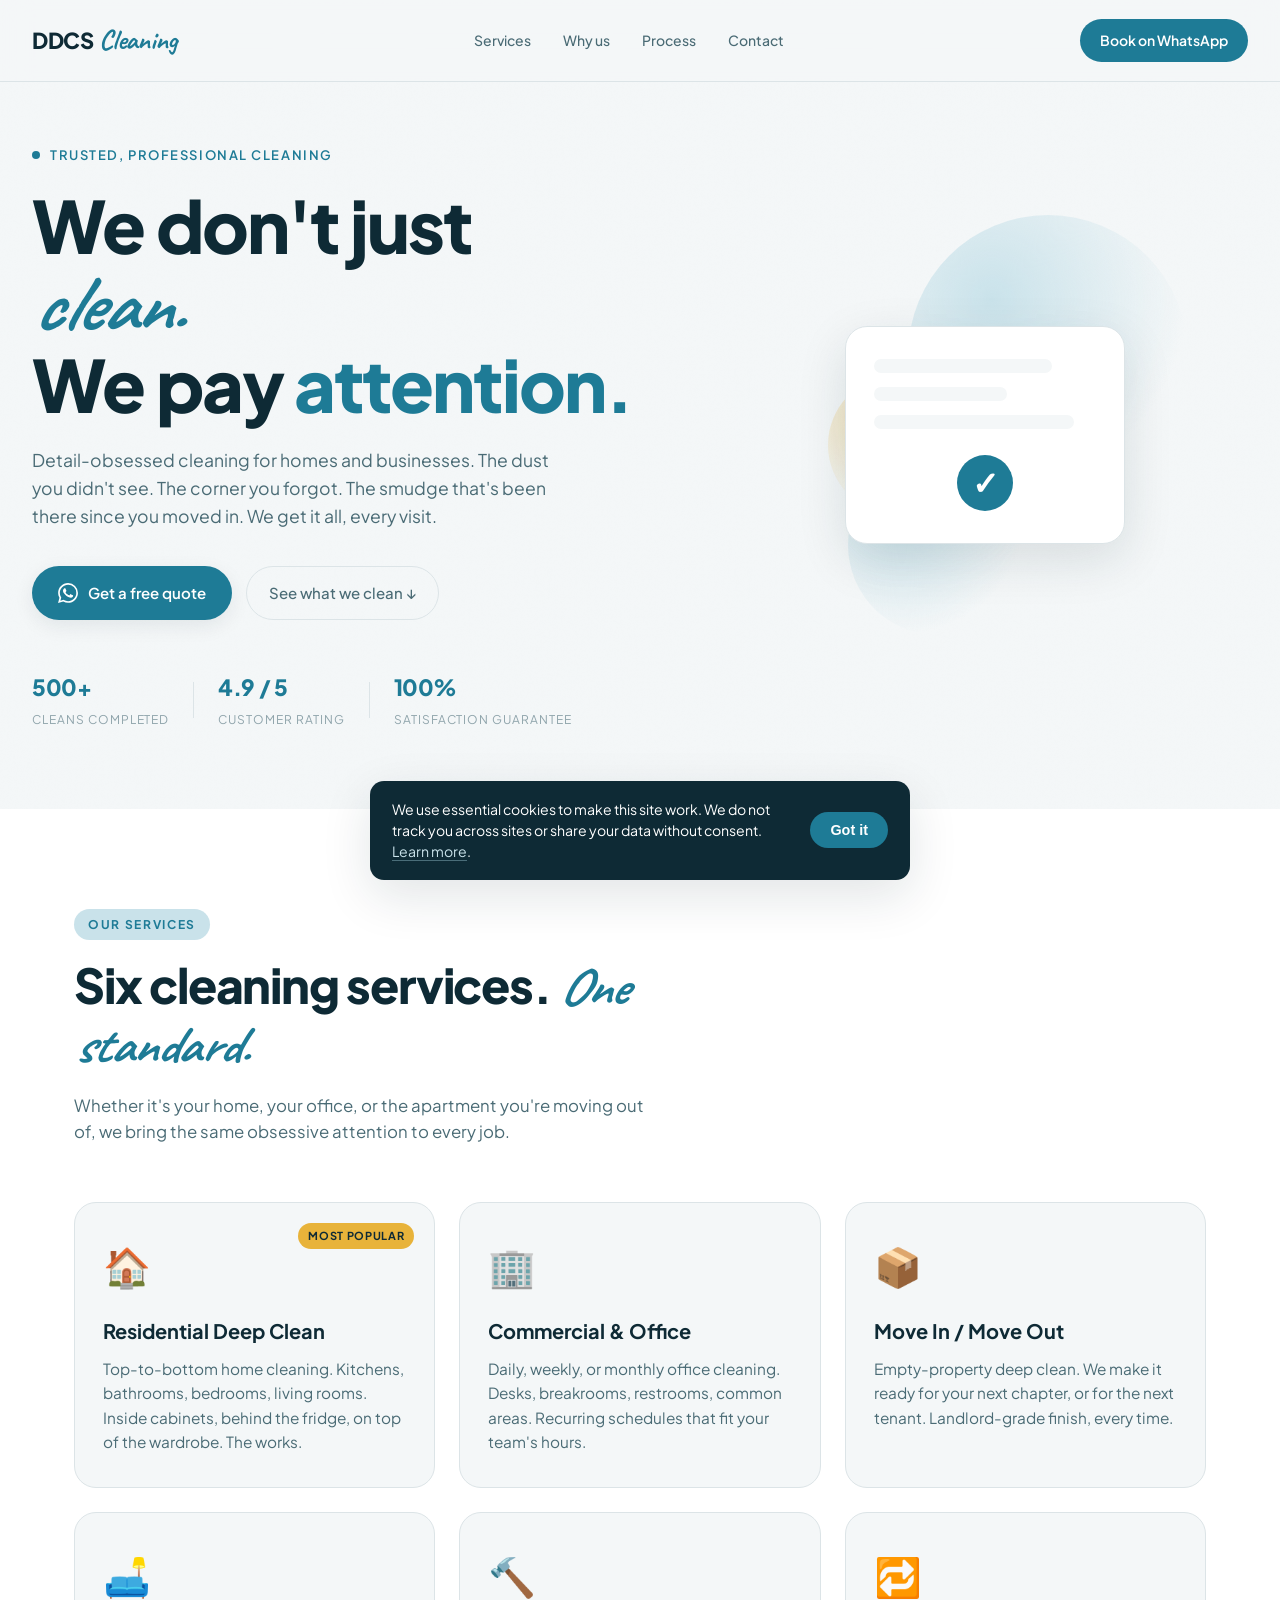
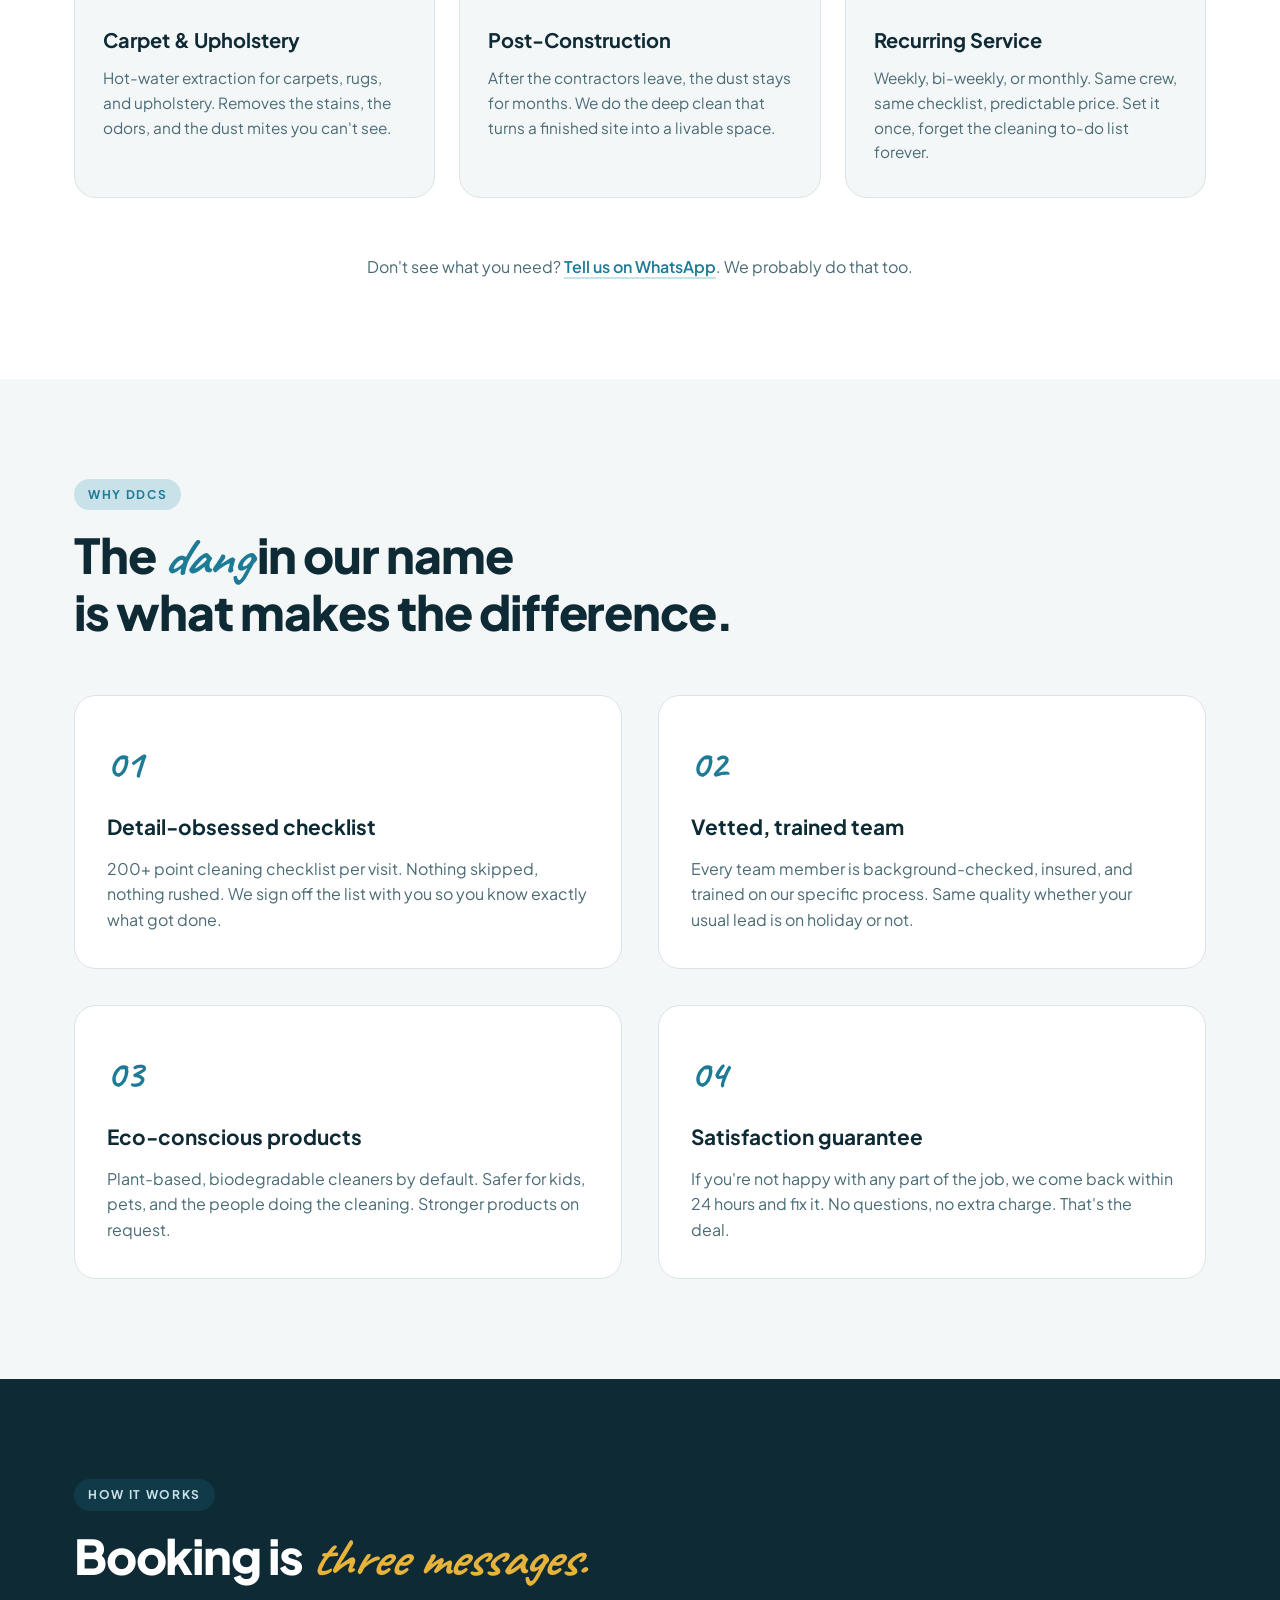
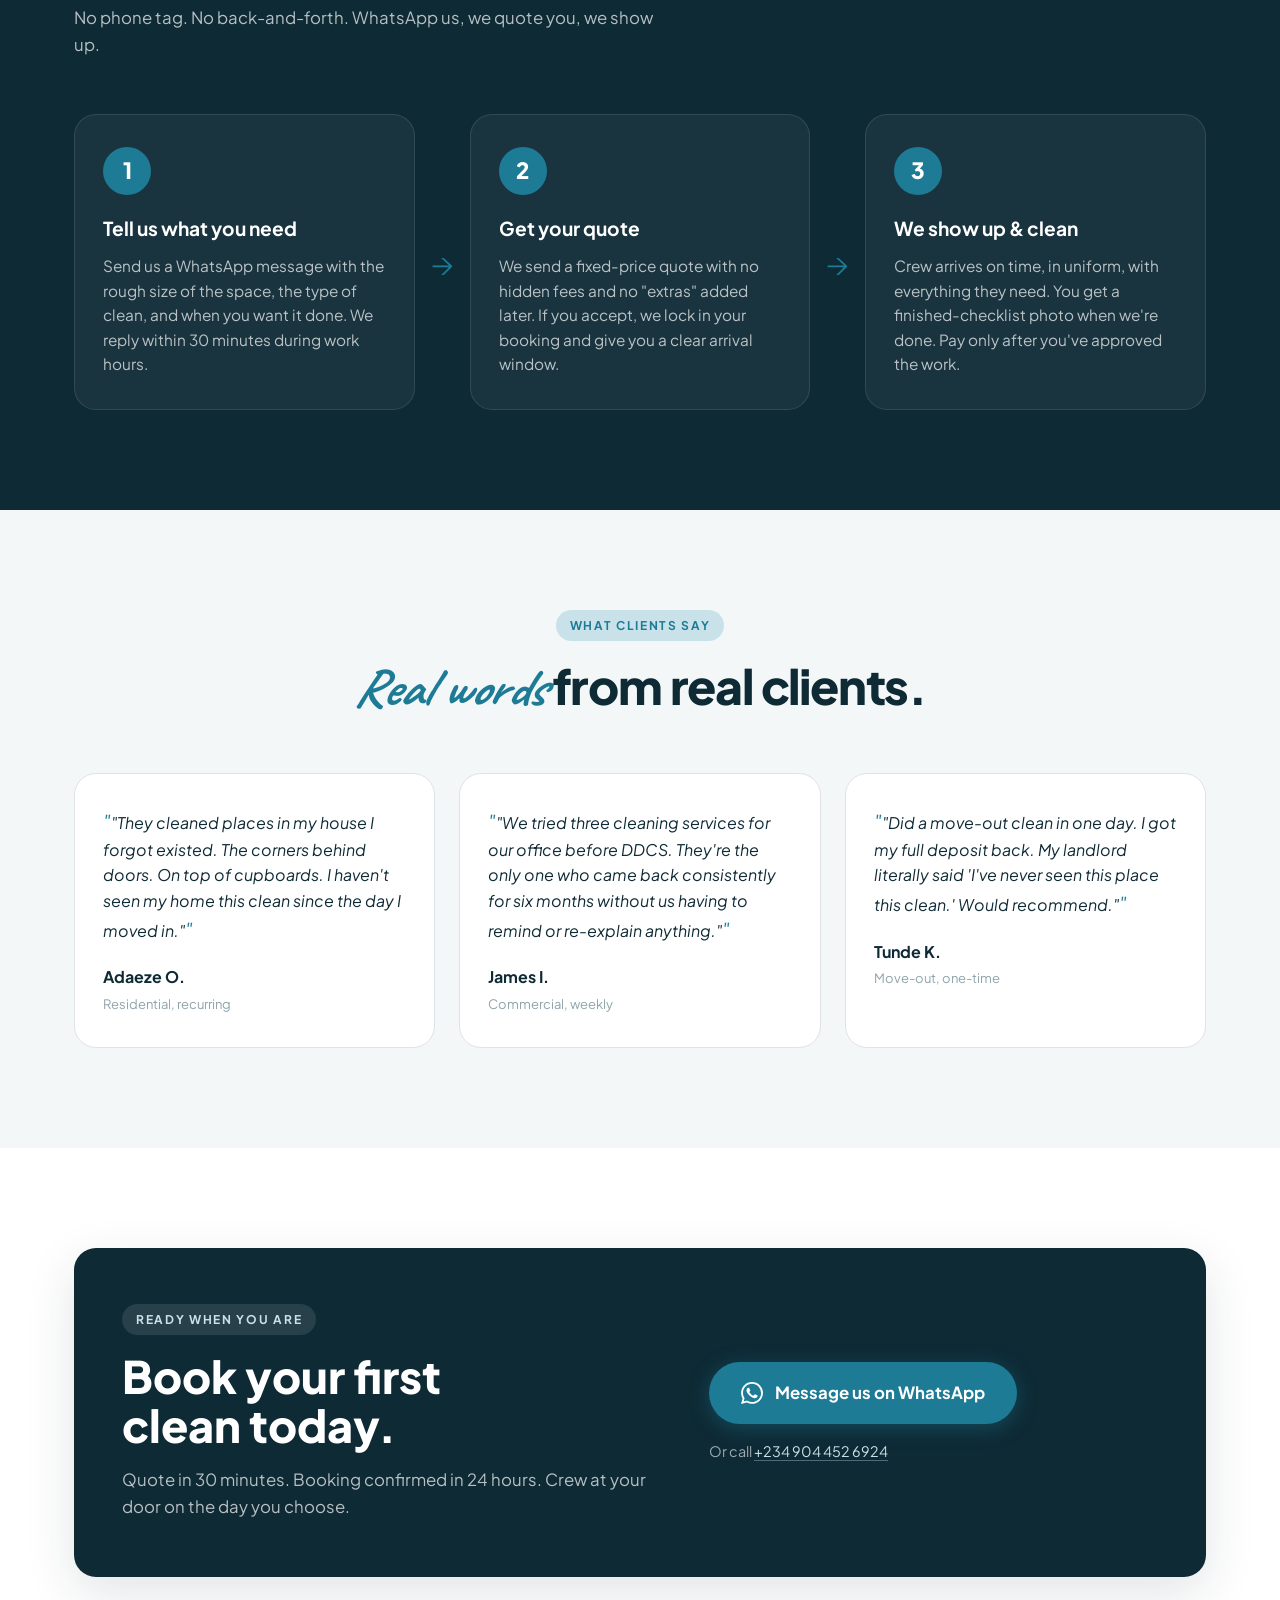
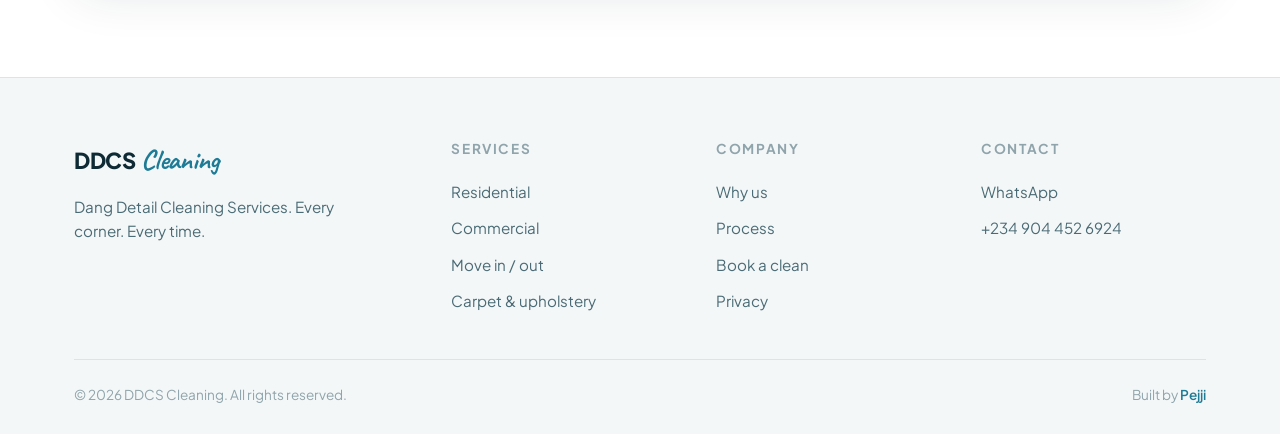
==== index.html @ 6cdfaf3f "DDCS Cleaning vision demo" ====
<!DOCTYPE html>
<html lang="en">
<head>
    <meta charset="UTF-8">
    <meta name="viewport" content="width=device-width, initial-scale=1.0">
    <title>DDCS Cleaning | Dang Detail Cleaning Services</title>
    <meta name="description" content="DDCS Cleaning - professional, detail-obsessed cleaning services. Residential, commercial, move-in/out, carpet, post-construction. Every corner. Every time.">
    <meta property="og:title" content="DDCS Cleaning | Every Corner. Every Time.">
    <meta property="og:description" content="Professional cleaning that obsesses over detail. Residential, commercial, move-in/out, deep clean. Book on WhatsApp.">
    <meta property="og:type" content="website">
    <link rel="icon" href="data:image/svg+xml,<svg xmlns='http://www.w3.org/2000/svg' viewBox='0 0 100 100'><rect width='100' height='100' rx='18' fill='%23F4F7F8'/><text x='50' y='66' font-size='38' font-family='sans-serif' font-weight='800' fill='%231E7B96' text-anchor='middle'>DDCS</text></svg>">
    <link rel="preconnect" href="https://fonts.googleapis.com">
    <link rel="preconnect" href="https://fonts.gstatic.com" crossorigin>
    <link href="https://fonts.googleapis.com/css2?family=Plus+Jakarta+Sans:wght@400;500;600;700;800&family=Caveat:wght@500;700&display=swap" rel="stylesheet">
    <link rel="stylesheet" href="styles.css">
</head>
<body>

    <!-- Soft grain backdrop -->
    <div class="grain"></div>

    <!-- Nav -->
    <nav class="nav" id="nav">
        <a href="#top" class="logo">
            <span class="logo-mark">DDCS</span>
            <span class="logo-text">Cleaning</span>
        </a>
        <div class="nav-center">
            <a href="#services">Services</a>
            <a href="#why">Why us</a>
            <a href="#process">Process</a>
            <a href="#contact">Contact</a>
        </div>
        <a href="https://wa.me/2349044526924?text=Hi%20DDCS!%20I%27d%20like%20to%20book%20a%20cleaning." class="nav-cta" target="_blank" rel="noopener">Book on WhatsApp</a>
        <button class="nav-toggle" id="nav-toggle" aria-label="Menu"><span></span><span></span></button>
    </nav>

    <!-- Mobile Menu -->
    <div class="mob-menu" id="mob-menu">
        <a href="#services">Services</a>
        <a href="#why">Why us</a>
        <a href="#process">Process</a>
        <a href="#contact">Contact</a>
        <a href="https://wa.me/2349044526924?text=Hi%20DDCS!%20I%27d%20like%20to%20book%20a%20cleaning." target="_blank" rel="noopener" class="mob-cta">Book on WhatsApp &rarr;</a>
    </div>

    <!-- Hero -->
    <header class="hero" id="top">
        <div class="hero-content">
            <div class="hero-eyebrow">
                <div class="eyebrow-dot"></div>
                <span>Trusted, professional cleaning</span>
            </div>

            <h1 class="hero-h1">
                <span class="h1-line">We don't just</span>
                <span class="h1-line"><em>clean.</em></span>
                <span class="h1-line">We pay <span class="h1-accent">attention.</span></span>
            </h1>

            <p class="hero-p">Detail-obsessed cleaning for homes and businesses. The dust you didn't see. The corner you forgot. The smudge that's been there since you moved in. We get it all, every visit.</p>

            <div class="hero-ctas">
                <a href="https://wa.me/2349044526924?text=Hi%20DDCS!%20I%27d%20like%20a%20quote%20for%20cleaning." class="btn-wa" target="_blank" rel="noopener">
                    <svg viewBox="0 0 24 24" width="20" height="20" fill="currentColor"><path d="M17.472 14.382c-.297-.149-1.758-.867-2.03-.967-.273-.099-.471-.148-.67.15-.197.297-.767.966-.94 1.164-.173.199-.347.223-.644.075-.297-.15-1.255-.463-2.39-1.475-.883-.788-1.48-1.761-1.653-2.059-.173-.297-.018-.458.13-.606.134-.133.298-.347.446-.52.149-.174.198-.298.298-.497.099-.198.05-.371-.025-.52-.075-.149-.669-1.612-.916-2.207-.242-.579-.487-.5-.669-.51-.173-.008-.371-.01-.57-.01-.198 0-.52.074-.792.372-.272.297-1.04 1.016-1.04 2.479 0 1.462 1.065 2.875 1.213 3.074.149.198 2.096 3.2 5.077 4.487.709.306 1.262.489 1.694.625.712.227 1.36.195 1.871.118.571-.085 1.758-.719 2.006-1.413.248-.694.248-1.289.173-1.413-.074-.124-.272-.198-.57-.347m-5.421 7.403h-.004a9.87 9.87 0 01-5.031-1.378l-.361-.214-3.741.982.998-3.648-.235-.374a9.86 9.86 0 01-1.51-5.26c.001-5.45 4.436-9.884 9.888-9.884 2.64 0 5.122 1.03 6.988 2.898a9.825 9.825 0 012.893 6.994c-.003 5.45-4.437 9.884-9.885 9.884m8.413-18.297A11.815 11.815 0 0012.05 0C5.495 0 .16 5.335.157 11.892c0 2.096.547 4.142 1.588 5.945L.057 24l6.305-1.654a11.882 11.882 0 005.683 1.448h.005c6.554 0 11.89-5.335 11.893-11.893a11.821 11.821 0 00-3.48-8.413z"/></svg>
                    Get a free quote
                </a>
                <a href="#services" class="btn-ghost">See what we clean &darr;</a>
            </div>

            <div class="hero-trust">
                <div class="trust-item">
                    <strong>500+</strong>
                    <span>cleans completed</span>
                </div>
                <div class="trust-divider"></div>
                <div class="trust-item">
                    <strong>4.9 / 5</strong>
                    <span>customer rating</span>
                </div>
                <div class="trust-divider"></div>
                <div class="trust-item">
                    <strong>100%</strong>
                    <span>satisfaction guarantee</span>
                </div>
            </div>
        </div>

        <div class="hero-visual" aria-hidden="true">
            <div class="visual-bubble bubble-1"></div>
            <div class="visual-bubble bubble-2"></div>
            <div class="visual-bubble bubble-3"></div>
            <div class="visual-card">
                <div class="vc-line vc-line-1"></div>
                <div class="vc-line vc-line-2"></div>
                <div class="vc-line vc-line-3"></div>
                <div class="vc-checkmark">✓</div>
            </div>
        </div>
    </header>

    <!-- Services -->
    <section class="services" id="services">
        <div class="container">
            <div class="section-head">
                <span class="tag">Our services</span>
                <h2>Six cleaning services. <em>One standard.</em></h2>
                <p>Whether it's your home, your office, or the apartment you're moving out of, we bring the same obsessive attention to every job.</p>
            </div>

            <div class="services-grid">
                <article class="service-card">
                    <div class="service-icon">🏠</div>
                    <h3>Residential Deep Clean</h3>
                    <p>Top-to-bottom home cleaning. Kitchens, bathrooms, bedrooms, living rooms. Inside cabinets, behind the fridge, on top of the wardrobe. The works.</p>
                    <span class="service-tag">Most popular</span>
                </article>

                <article class="service-card">
                    <div class="service-icon">🏢</div>
                    <h3>Commercial &amp; Office</h3>
                    <p>Daily, weekly, or monthly office cleaning. Desks, breakrooms, restrooms, common areas. Recurring schedules that fit your team's hours.</p>
                </article>

                <article class="service-card">
                    <div class="service-icon">📦</div>
                    <h3>Move In / Move Out</h3>
                    <p>Empty-property deep clean. We make it ready for your next chapter, or for the next tenant. Landlord-grade finish, every time.</p>
                </article>

                <article class="service-card">
                    <div class="service-icon">🛋️</div>
                    <h3>Carpet &amp; Upholstery</h3>
                    <p>Hot-water extraction for carpets, rugs, and upholstery. Removes the stains, the odors, and the dust mites you can't see.</p>
                </article>

                <article class="service-card">
                    <div class="service-icon">🔨</div>
                    <h3>Post-Construction</h3>
                    <p>After the contractors leave, the dust stays for months. We do the deep clean that turns a finished site into a livable space.</p>
                </article>

                <article class="service-card">
                    <div class="service-icon">🔁</div>
                    <h3>Recurring Service</h3>
                    <p>Weekly, bi-weekly, or monthly. Same crew, same checklist, predictable price. Set it once, forget the cleaning to-do list forever.</p>
                </article>
            </div>

            <div class="services-cta">
                <p>Don't see what you need? <a href="https://wa.me/2349044526924?text=Hi%20DDCS!%20I%20need%20a%20custom%20cleaning%20quote." target="_blank" rel="noopener">Tell us on WhatsApp</a>. We probably do that too.</p>
            </div>
        </div>
    </section>

    <!-- Why us -->
    <section class="why" id="why">
        <div class="container">
            <div class="section-head">
                <span class="tag">Why DDCS</span>
                <h2>The <em>dang</em> in our name<br>is what makes the difference.</h2>
            </div>

            <div class="why-grid">
                <div class="why-item">
                    <div class="why-num">01</div>
                    <h3>Detail-obsessed checklist</h3>
                    <p>200+ point cleaning checklist per visit. Nothing skipped, nothing rushed. We sign off the list with you so you know exactly what got done.</p>
                </div>
                <div class="why-item">
                    <div class="why-num">02</div>
                    <h3>Vetted, trained team</h3>
                    <p>Every team member is background-checked, insured, and trained on our specific process. Same quality whether your usual lead is on holiday or not.</p>
                </div>
                <div class="why-item">
                    <div class="why-num">03</div>
                    <h3>Eco-conscious products</h3>
                    <p>Plant-based, biodegradable cleaners by default. Safer for kids, pets, and the people doing the cleaning. Stronger products on request.</p>
                </div>
                <div class="why-item">
                    <div class="why-num">04</div>
                    <h3>Satisfaction guarantee</h3>
                    <p>If you're not happy with any part of the job, we come back within 24 hours and fix it. No questions, no extra charge. That's the deal.</p>
                </div>
            </div>
        </div>
    </section>

    <!-- Process -->
    <section class="process" id="process">
        <div class="container">
            <div class="section-head">
                <span class="tag">How it works</span>
                <h2>Booking is <em>three messages.</em></h2>
                <p>No phone tag. No back-and-forth. WhatsApp us, we quote you, we show up.</p>
            </div>

            <div class="process-steps">
                <div class="process-step">
                    <div class="step-num">1</div>
                    <h3>Tell us what you need</h3>
                    <p>Send us a WhatsApp message with the rough size of the space, the type of clean, and when you want it done. We reply within 30 minutes during work hours.</p>
                </div>

                <div class="process-arrow">→</div>

                <div class="process-step">
                    <div class="step-num">2</div>
                    <h3>Get your quote</h3>
                    <p>We send a fixed-price quote with no hidden fees and no "extras" added later. If you accept, we lock in your booking and give you a clear arrival window.</p>
                </div>

                <div class="process-arrow">→</div>

                <div class="process-step">
                    <div class="step-num">3</div>
                    <h3>We show up &amp; clean</h3>
                    <p>Crew arrives on time, in uniform, with everything they need. You get a finished-checklist photo when we're done. Pay only after you've approved the work.</p>
                </div>
            </div>
        </div>
    </section>

    <!-- Testimonials placeholder -->
    <section class="testimonials">
        <div class="container">
            <div class="section-head section-head-center">
                <span class="tag">What clients say</span>
                <h2><em>Real words</em> from real clients.</h2>
            </div>

            <div class="testimonials-grid">
                <blockquote class="testimonial">
                    <p>"They cleaned places in my house I forgot existed. The corners behind doors. On top of cupboards. I haven't seen my home this clean since the day I moved in."</p>
                    <footer>
                        <strong>Adaeze O.</strong>
                        <span>Residential, recurring</span>
                    </footer>
                </blockquote>

                <blockquote class="testimonial">
                    <p>"We tried three cleaning services for our office before DDCS. They're the only one who came back consistently for six months without us having to remind or re-explain anything."</p>
                    <footer>
                        <strong>James I.</strong>
                        <span>Commercial, weekly</span>
                    </footer>
                </blockquote>

                <blockquote class="testimonial">
                    <p>"Did a move-out clean in one day. I got my full deposit back. My landlord literally said 'I've never seen this place this clean.' Would recommend."</p>
                    <footer>
                        <strong>Tunde K.</strong>
                        <span>Move-out, one-time</span>
                    </footer>
                </blockquote>
            </div>
        </div>
    </section>

    <!-- Contact / Final CTA -->
    <section class="contact" id="contact">
        <div class="container">
            <div class="contact-card">
                <div class="contact-left">
                    <span class="tag">Ready when you are</span>
                    <h2>Book your first<br>clean today.</h2>
                    <p>Quote in 30 minutes. Booking confirmed in 24 hours. Crew at your door on the day you choose.</p>
                </div>

                <div class="contact-right">
                    <a href="https://wa.me/2349044526924?text=Hi%20DDCS!%20I%27d%20like%20to%20book%20a%20cleaning." class="big-cta" target="_blank" rel="noopener">
                        <svg viewBox="0 0 24 24" width="22" height="22" fill="currentColor"><path d="M17.472 14.382c-.297-.149-1.758-.867-2.03-.967-.273-.099-.471-.148-.67.15-.197.297-.767.966-.94 1.164-.173.199-.347.223-.644.075-.297-.15-1.255-.463-2.39-1.475-.883-.788-1.48-1.761-1.653-2.059-.173-.297-.018-.458.13-.606.134-.133.298-.347.446-.52.149-.174.198-.298.298-.497.099-.198.05-.371-.025-.52-.075-.149-.669-1.612-.916-2.207-.242-.579-.487-.5-.669-.51-.173-.008-.371-.01-.57-.01-.198 0-.52.074-.792.372-.272.297-1.04 1.016-1.04 2.479 0 1.462 1.065 2.875 1.213 3.074.149.198 2.096 3.2 5.077 4.487.709.306 1.262.489 1.694.625.712.227 1.36.195 1.871.118.571-.085 1.758-.719 2.006-1.413.248-.694.248-1.289.173-1.413-.074-.124-.272-.198-.57-.347m-5.421 7.403h-.004a9.87 9.87 0 01-5.031-1.378l-.361-.214-3.741.982.998-3.648-.235-.374a9.86 9.86 0 01-1.51-5.26c.001-5.45 4.436-9.884 9.888-9.884 2.64 0 5.122 1.03 6.988 2.898a9.825 9.825 0 012.893 6.994c-.003 5.45-4.437 9.884-9.885 9.884m8.413-18.297A11.815 11.815 0 0012.05 0C5.495 0 .16 5.335.157 11.892c0 2.096.547 4.142 1.588 5.945L.057 24l6.305-1.654a11.882 11.882 0 005.683 1.448h.005c6.554 0 11.89-5.335 11.893-11.893a11.821 11.821 0 00-3.48-8.413z"/></svg>
                        Message us on WhatsApp
                    </a>
                    <p class="contact-alt">Or call <a href="tel:+2349044526924">+234 904 452 6924</a></p>
                </div>
            </div>
        </div>
    </section>

    <!-- Footer -->
    <footer class="footer">
        <div class="container">
            <div class="footer-grid">
                <div class="footer-brand">
                    <a href="#top" class="logo">
                        <span class="logo-mark">DDCS</span>
                        <span class="logo-text">Cleaning</span>
                    </a>
                    <p class="footer-tag">Dang Detail Cleaning Services. Every corner. Every time.</p>
                </div>

                <div class="footer-col">
                    <h4>Services</h4>
                    <a href="#services">Residential</a>
                    <a href="#services">Commercial</a>
                    <a href="#services">Move in / out</a>
                    <a href="#services">Carpet &amp; upholstery</a>
                </div>

                <div class="footer-col">
                    <h4>Company</h4>
                    <a href="#why">Why us</a>
                    <a href="#process">Process</a>
                    <a href="#contact">Book a clean</a>
                    <a href="privacy.html">Privacy</a>
                </div>

                <div class="footer-col">
                    <h4>Contact</h4>
                    <a href="https://wa.me/2349044526924" target="_blank" rel="noopener">WhatsApp</a>
                    <a href="tel:+2349044526924">+234 904 452 6924</a>
                </div>
            </div>

            <div class="footer-bottom">
                <span>&copy; 2026 DDCS Cleaning. All rights reserved.</span>
                <span>Built by <a href="https://pejji.com" target="_blank" rel="noopener">Pejji</a></span>
            </div>
        </div>
    </footer>

    <!-- Cookie consent -->
    <div class="cookie-consent" id="cookie-consent" hidden>
        <p>We use essential cookies to make this site work. We do not track you across sites or share your data without consent. <a href="privacy.html">Learn more</a>.</p>
        <button id="cookie-accept" class="btn-cookie">Got it</button>
    </div>

    <script src="script.js"></script>
</body>
</html>
---- styles.css ----
/* ============ DDCS Cleaning - Demo Styles ============ */

:root {
    --bg: #F4F7F8;
    --bg-card: #FFFFFF;
    --bg-deep: #0E2A35;
    --ink: #0E2A35;
    --ink-soft: #4A6B75;
    --ink-mute: #8FA4AB;
    --teal: #1E7B96;
    --teal-deep: #145569;
    --teal-soft: #C9E2EA;
    --accent: #E8B33A;
    --line: #DCE4E7;
    --shadow: 0 6px 20px rgba(14, 42, 53, 0.08);
    --shadow-lg: 0 16px 50px rgba(14, 42, 53, 0.12);
    --radius: 14px;
    --radius-lg: 22px;
}

* { margin: 0; padding: 0; box-sizing: border-box; }

html { scroll-behavior: smooth; }

body {
    font-family: 'Plus Jakarta Sans', -apple-system, BlinkMacSystemFont, sans-serif;
    color: var(--ink);
    background: var(--bg);
    line-height: 1.6;
    overflow-x: hidden;
    -webkit-font-smoothing: antialiased;
}

a { color: inherit; text-decoration: none; }
em { font-style: italic; color: var(--teal); font-family: 'Caveat', cursive; font-weight: 700; font-size: 1.1em; letter-spacing: -0.01em; }

.container { max-width: 1180px; margin: 0 auto; padding: 0 24px; }

.grain {
    position: fixed; inset: 0; pointer-events: none; z-index: 1; opacity: 0.025;
    background-image: url("data:image/svg+xml,%3Csvg xmlns='http://www.w3.org/2000/svg' width='200' height='200'%3E%3Cfilter id='n'%3E%3CfeTurbulence baseFrequency='0.85'/%3E%3C/filter%3E%3Crect width='200' height='200' filter='url(%23n)' opacity='0.5'/%3E%3C/svg%3E");
}

/* ============ Nav ============ */
.nav {
    position: fixed; top: 0; left: 0; right: 0; z-index: 50;
    display: flex; align-items: center; justify-content: space-between;
    padding: 18px 32px; background: rgba(244, 247, 248, 0.9);
    backdrop-filter: blur(14px); -webkit-backdrop-filter: blur(14px);
    border-bottom: 1px solid var(--line);
}

.logo {
    display: flex; align-items: baseline; gap: 6px;
    font-weight: 800; font-size: 22px; letter-spacing: -0.02em;
}
.logo-mark { color: var(--ink); font-weight: 800; }
.logo-text {
    color: var(--teal); font-weight: 700;
    font-family: 'Caveat', cursive; font-size: 28px; letter-spacing: -0.01em;
}

.nav-center {
    display: flex; gap: 32px;
    font-size: 14px; font-weight: 500; color: var(--ink-soft);
}
.nav-center a { transition: color 0.2s; }
.nav-center a:hover { color: var(--teal); }

.nav-cta {
    background: var(--teal); color: white !important;
    padding: 10px 20px; border-radius: 50px;
    font-size: 14px; font-weight: 600;
    transition: all 0.2s;
}
.nav-cta:hover { background: var(--teal-deep); transform: translateY(-1px); box-shadow: var(--shadow); }

.nav-toggle {
    display: none; background: none; border: none; cursor: pointer;
    width: 32px; height: 32px; flex-direction: column; justify-content: center; gap: 5px;
}
.nav-toggle span {
    width: 22px; height: 2px; background: var(--ink); border-radius: 1px;
    transition: all 0.2s;
}

.mob-menu {
    position: fixed; top: 64px; left: 0; right: 0; z-index: 49;
    background: var(--bg); border-bottom: 1px solid var(--line);
    padding: 24px 32px; flex-direction: column; gap: 18px;
    display: none;
}
.mob-menu a { font-size: 16px; font-weight: 500; color: var(--ink-soft); padding: 8px 0; border-bottom: 1px solid var(--line); }
.mob-menu a:last-child { border-bottom: none; }
.mob-cta { color: var(--teal) !important; font-weight: 700 !important; }

/* ============ Hero ============ */
.hero {
    padding: 140px 32px 80px;
    display: grid;
    grid-template-columns: 1.2fr 1fr;
    gap: 60px;
    align-items: center;
    max-width: 1280px; margin: 0 auto;
    position: relative; z-index: 2;
}

.hero-eyebrow {
    display: inline-flex; align-items: center; gap: 10px;
    font-size: 13px; font-weight: 600; color: var(--teal);
    text-transform: uppercase; letter-spacing: 0.12em;
    margin-bottom: 22px;
}
.eyebrow-dot { width: 8px; height: 8px; background: var(--teal); border-radius: 50%; }

.hero-h1 {
    font-size: clamp(2.4rem, 6vw, 4.5rem);
    font-weight: 800;
    line-height: 1.05; letter-spacing: -0.025em;
    margin-bottom: 24px;
}
.h1-line { display: block; }
.h1-accent { color: var(--teal); }

.hero-p {
    font-size: 1.1rem; color: var(--ink-soft);
    max-width: 540px; margin-bottom: 36px;
}

.hero-ctas {
    display: flex; gap: 14px; flex-wrap: wrap;
    margin-bottom: 50px;
}

.btn-wa {
    display: inline-flex; align-items: center; gap: 10px;
    background: var(--teal); color: white;
    padding: 14px 26px; border-radius: 50px;
    font-weight: 600; font-size: 15px;
    transition: all 0.2s;
    box-shadow: var(--shadow);
}
.btn-wa:hover { background: var(--teal-deep); transform: translateY(-2px); box-shadow: var(--shadow-lg); }

.btn-ghost {
    display: inline-flex; align-items: center;
    padding: 14px 22px;
    color: var(--ink-soft); font-weight: 500; font-size: 15px;
    border-radius: 50px; border: 1.5px solid var(--line);
    transition: all 0.2s;
}
.btn-ghost:hover { border-color: var(--teal); color: var(--teal); }

.hero-trust {
    display: flex; align-items: center; gap: 24px;
}
.trust-item { display: flex; flex-direction: column; gap: 4px; }
.trust-item strong { font-size: 1.4rem; font-weight: 800; color: var(--teal); letter-spacing: -0.02em; }
.trust-item span { font-size: 12px; color: var(--ink-mute); text-transform: uppercase; letter-spacing: 0.08em; }
.trust-divider { width: 1px; height: 36px; background: var(--line); }

.hero-visual {
    position: relative; height: 480px;
}
.visual-bubble {
    position: absolute; border-radius: 50%;
    background: radial-gradient(circle at 30% 30%, var(--teal-soft), transparent 70%);
    animation: float 6s ease-in-out infinite;
}
.bubble-1 { width: 280px; height: 280px; top: 20px; right: 60px; }
.bubble-2 { width: 180px; height: 180px; bottom: 40px; right: 220px; animation-delay: 2s; }
.bubble-3 { width: 140px; height: 140px; top: 180px; right: 280px; animation-delay: 4s; background: radial-gradient(circle at 30% 30%, rgba(232, 179, 58, 0.3), transparent 70%); }

@keyframes float {
    0%, 100% { transform: translateY(0); }
    50% { transform: translateY(-20px); }
}

.visual-card {
    position: absolute; top: 50%; left: 50%; transform: translate(-50%, -50%);
    background: var(--bg-card); border-radius: var(--radius-lg);
    padding: 32px 28px; box-shadow: var(--shadow-lg);
    width: 280px;
    display: flex; flex-direction: column; gap: 14px;
    border: 1px solid var(--line);
}
.vc-line { height: 14px; border-radius: 7px; background: var(--bg); }
.vc-line-1 { width: 80%; }
.vc-line-2 { width: 60%; }
.vc-line-3 { width: 90%; }
.vc-checkmark {
    width: 56px; height: 56px;
    background: var(--teal); color: white;
    border-radius: 50%;
    display: flex; align-items: center; justify-content: center;
    font-size: 32px; font-weight: 900;
    margin: 12px auto 0;
}

/* ============ Sections ============ */
section { padding: 100px 0; position: relative; z-index: 2; }

.section-head { margin-bottom: 56px; max-width: 720px; }
.section-head-center { margin-left: auto; margin-right: auto; text-align: center; }
.section-head .tag {
    display: inline-block; font-size: 12px; font-weight: 700;
    color: var(--teal); text-transform: uppercase; letter-spacing: 0.14em;
    background: var(--teal-soft); padding: 6px 14px; border-radius: 50px;
    margin-bottom: 18px;
}
.section-head h2 {
    font-size: clamp(2rem, 4.5vw, 3rem); font-weight: 800;
    line-height: 1.1; letter-spacing: -0.025em; margin-bottom: 18px;
}
.section-head p {
    font-size: 1.05rem; color: var(--ink-soft); max-width: 580px;
}
.section-head-center p { margin-left: auto; margin-right: auto; }

/* ============ Services ============ */
.services { background: var(--bg-card); }

.services-grid {
    display: grid; grid-template-columns: repeat(3, 1fr); gap: 24px;
}

.service-card {
    background: var(--bg); padding: 32px 28px;
    border-radius: var(--radius-lg);
    border: 1px solid var(--line);
    transition: all 0.25s;
    position: relative;
}
.service-card:hover {
    transform: translateY(-4px); box-shadow: var(--shadow-lg);
    border-color: var(--teal);
}

.service-icon { font-size: 2.4rem; margin-bottom: 18px; }
.service-card h3 { font-size: 1.25rem; font-weight: 700; margin-bottom: 10px; }
.service-card p { color: var(--ink-soft); font-size: 0.96rem; }
.service-tag {
    position: absolute; top: 20px; right: 20px;
    background: var(--accent); color: var(--ink);
    font-size: 11px; font-weight: 700;
    padding: 4px 10px; border-radius: 50px;
    text-transform: uppercase; letter-spacing: 0.06em;
}

.services-cta {
    text-align: center; margin-top: 56px;
    color: var(--ink-soft); font-size: 1rem;
}
.services-cta a {
    color: var(--teal); font-weight: 600; border-bottom: 2px solid var(--teal-soft);
    transition: border-color 0.2s;
}
.services-cta a:hover { border-color: var(--teal); }

/* ============ Why ============ */
.why { background: var(--bg); }

.why-grid {
    display: grid; grid-template-columns: repeat(2, 1fr); gap: 36px;
}

.why-item {
    background: var(--bg-card); padding: 36px 32px;
    border-radius: var(--radius-lg);
    border: 1px solid var(--line);
}

.why-num {
    display: inline-block; font-family: 'Caveat', cursive;
    font-size: 2.5rem; color: var(--teal); font-weight: 700;
    margin-bottom: 14px;
}
.why-item h3 { font-size: 1.3rem; font-weight: 700; margin-bottom: 12px; }
.why-item p { color: var(--ink-soft); }

/* ============ Process ============ */
.process { background: var(--bg-deep); color: var(--bg); }
.process .section-head h2 { color: white; }
.process .section-head p { color: rgba(255, 255, 255, 0.7); }
.process .section-head .tag { background: rgba(30, 123, 150, 0.2); color: var(--teal-soft); }
.process em { color: var(--accent); }

.process-steps {
    display: flex; align-items: stretch; gap: 16px;
    flex-wrap: nowrap;
}

.process-step {
    flex: 1;
    background: rgba(255, 255, 255, 0.05); padding: 32px 28px;
    border-radius: var(--radius-lg);
    border: 1px solid rgba(255, 255, 255, 0.1);
}
.step-num {
    width: 48px; height: 48px;
    background: var(--teal); color: white;
    border-radius: 50%;
    display: flex; align-items: center; justify-content: center;
    font-size: 1.4rem; font-weight: 800;
    margin-bottom: 18px;
}
.process-step h3 { font-size: 1.2rem; font-weight: 700; margin-bottom: 10px; color: white; }
.process-step p { color: rgba(255, 255, 255, 0.7); font-size: 0.96rem; }

.process-arrow {
    align-self: center;
    font-size: 2rem; color: var(--teal); font-weight: 300;
    flex-shrink: 0;
}

/* ============ Testimonials ============ */
.testimonials { background: var(--bg); }

.testimonials-grid {
    display: grid; grid-template-columns: repeat(3, 1fr); gap: 24px;
}

.testimonial {
    background: var(--bg-card); padding: 32px 28px;
    border-radius: var(--radius-lg);
    border: 1px solid var(--line);
}
.testimonial p {
    font-size: 1rem; color: var(--ink); line-height: 1.6;
    margin-bottom: 20px; font-style: italic;
}
.testimonial p::before { content: '"'; color: var(--teal); font-size: 1.2em; }
.testimonial p::after { content: '"'; color: var(--teal); font-size: 1.2em; }
.testimonial footer { display: flex; flex-direction: column; gap: 4px; }
.testimonial strong { font-weight: 700; color: var(--ink); }
.testimonial span { font-size: 13px; color: var(--ink-mute); }

/* ============ Contact ============ */
.contact { background: var(--bg-card); }

.contact-card {
    background: var(--bg-deep); color: white;
    border-radius: var(--radius-lg);
    padding: 56px 48px;
    display: grid; grid-template-columns: 1.2fr 1fr;
    gap: 48px; align-items: center;
    box-shadow: var(--shadow-lg);
}

.contact-left .tag {
    background: rgba(255, 255, 255, 0.1); color: var(--teal-soft);
    padding: 6px 14px; border-radius: 50px; font-size: 12px; font-weight: 700;
    text-transform: uppercase; letter-spacing: 0.14em; margin-bottom: 16px;
    display: inline-block;
}
.contact-left h2 {
    font-size: clamp(2rem, 4vw, 2.8rem); font-weight: 800;
    line-height: 1.1; margin-bottom: 18px;
}
.contact-left p { color: rgba(255, 255, 255, 0.7); font-size: 1.05rem; }

.big-cta {
    display: inline-flex; align-items: center; gap: 12px;
    background: var(--teal); color: white;
    padding: 18px 32px; border-radius: 50px;
    font-weight: 700; font-size: 1.05rem;
    transition: all 0.2s;
    margin-bottom: 16px;
    box-shadow: 0 4px 20px rgba(30, 123, 150, 0.4);
}
.big-cta:hover {
    transform: translateY(-2px);
    box-shadow: 0 8px 30px rgba(30, 123, 150, 0.5);
}

.contact-alt {
    color: rgba(255, 255, 255, 0.6); font-size: 0.9rem;
}
.contact-alt a { color: var(--teal-soft); border-bottom: 1px solid rgba(166, 211, 222, 0.4); }

/* ============ Footer ============ */
.footer {
    background: var(--bg);
    border-top: 1px solid var(--line);
    padding: 60px 0 28px;
}

.footer-grid {
    display: grid; grid-template-columns: 1.5fr 1fr 1fr 1fr; gap: 40px;
    margin-bottom: 40px;
}

.footer-brand .logo { margin-bottom: 12px; }
.footer-tag { color: var(--ink-soft); font-size: 0.95rem; max-width: 280px; }

.footer-col h4 {
    font-size: 0.85rem; font-weight: 700; text-transform: uppercase;
    letter-spacing: 0.12em; color: var(--ink-mute); margin-bottom: 14px;
}
.footer-col a {
    display: block; padding: 6px 0;
    color: var(--ink-soft); font-size: 0.95rem;
    transition: color 0.2s;
}
.footer-col a:hover { color: var(--teal); }

.footer-bottom {
    border-top: 1px solid var(--line);
    padding-top: 24px;
    display: flex; justify-content: space-between;
    color: var(--ink-mute); font-size: 0.85rem;
}
.footer-bottom a { color: var(--teal); font-weight: 600; }

/* ============ Cookie consent ============ */
.cookie-consent {
    position: fixed; bottom: 20px; left: 20px; right: 20px;
    max-width: 540px; margin: 0 auto;
    background: var(--bg-deep); color: white;
    border-radius: var(--radius);
    padding: 18px 22px;
    display: flex; gap: 16px; align-items: center;
    box-shadow: var(--shadow-lg);
    z-index: 100;
}
.cookie-consent[hidden] { display: none; }
.cookie-consent p { font-size: 0.88rem; flex: 1; line-height: 1.5; }
.cookie-consent a { color: var(--teal-soft); border-bottom: 1px solid rgba(166, 211, 222, 0.4); }
.btn-cookie {
    background: var(--teal); color: white; border: none;
    padding: 10px 20px; border-radius: 50px;
    font-size: 0.9rem; font-weight: 600; cursor: pointer;
    flex-shrink: 0;
    transition: background 0.2s;
}
.btn-cookie:hover { background: var(--teal-deep); }

/* ============ Mobile ============ */
@media (max-width: 1024px) {
    .hero { grid-template-columns: 1fr; padding: 120px 24px 60px; }
    .hero-visual { order: -1; height: 320px; max-width: 480px; margin: 0 auto; }
    .visual-card { width: 240px; padding: 28px 24px; }
    .services-grid { grid-template-columns: repeat(2, 1fr); }
    .testimonials-grid { grid-template-columns: 1fr; }
    .why-grid { grid-template-columns: 1fr; }
    .contact-card { grid-template-columns: 1fr; padding: 40px 28px; }
    .process-steps { flex-direction: column; gap: 24px; }
    .process-arrow { transform: rotate(90deg); align-self: center; }
    .footer-grid { grid-template-columns: 1fr 1fr; gap: 28px; }
}

@media (max-width: 768px) {
    .nav { padding: 14px 22px; }
    .nav-center, .nav-cta { display: none; }
    .nav-toggle { display: flex; }
    .mob-menu.active { display: flex; }
    .nav.menu-open .nav-toggle span:nth-child(1) { transform: rotate(45deg) translate(4px, 5px); }
    .nav.menu-open .nav-toggle span:nth-child(2) { transform: rotate(-45deg) translate(3px, -4px); }
    .hero-trust { flex-direction: column; align-items: flex-start; gap: 12px; }
    .trust-divider { display: none; }
    .services-grid { grid-template-columns: 1fr; }
    .footer-grid { grid-template-columns: 1fr; gap: 24px; }
    .footer-bottom { flex-direction: column; gap: 8px; text-align: center; }
    section { padding: 70px 0; }
    .container { padding: 0 22px; }
    .cookie-consent { flex-direction: column; align-items: stretch; padding: 16px 18px; }
}
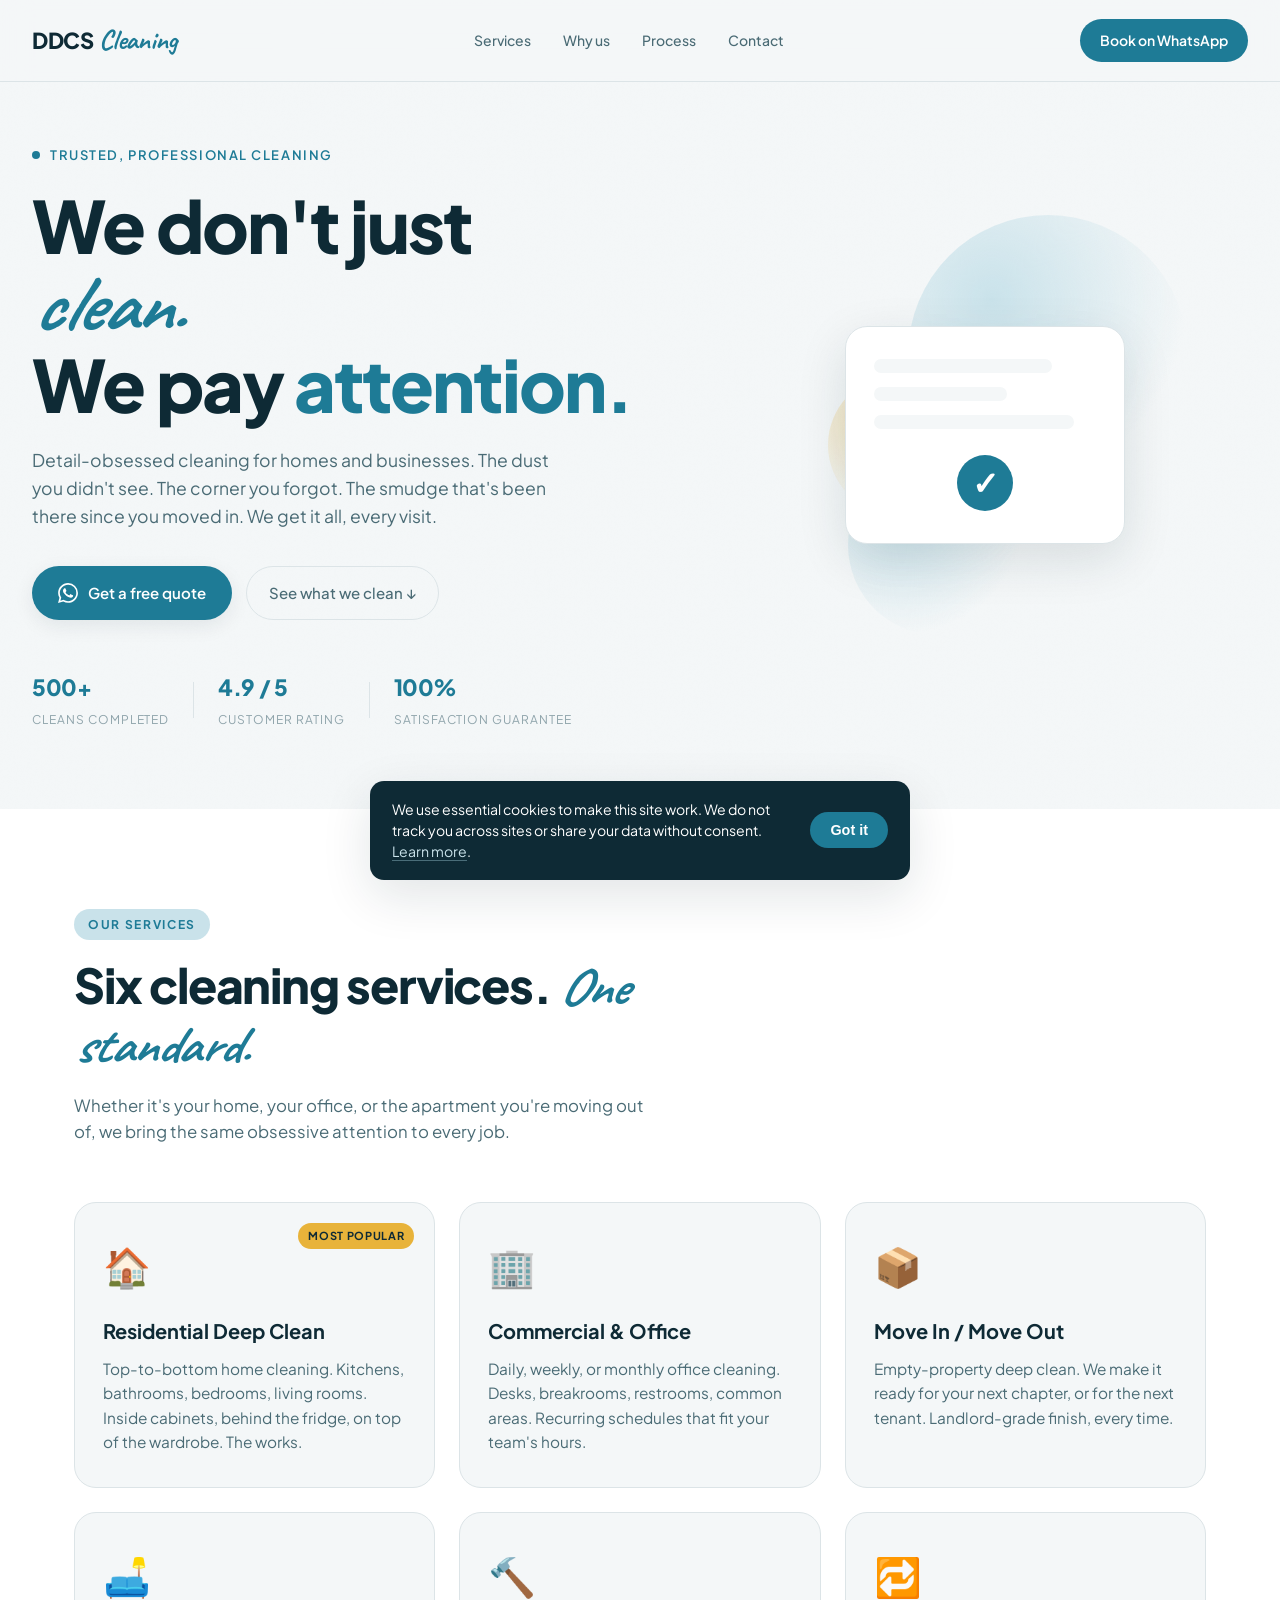
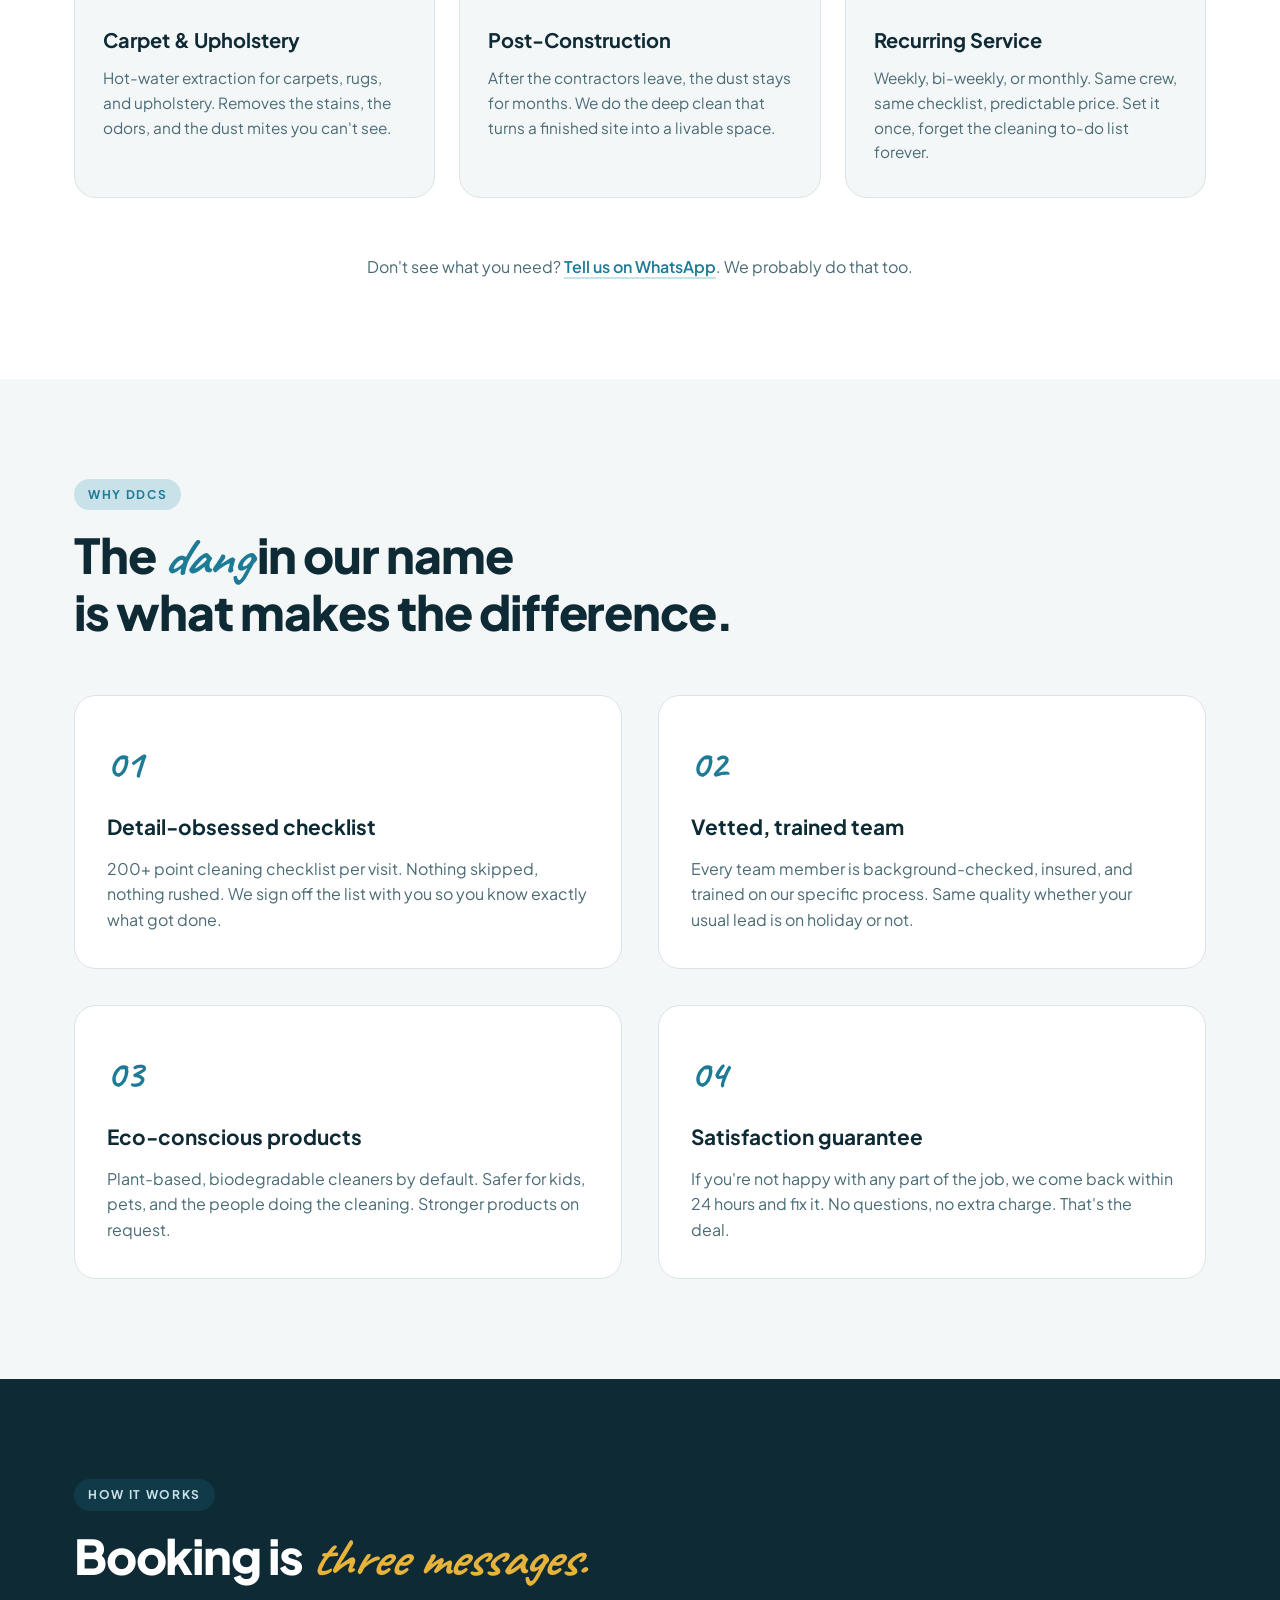
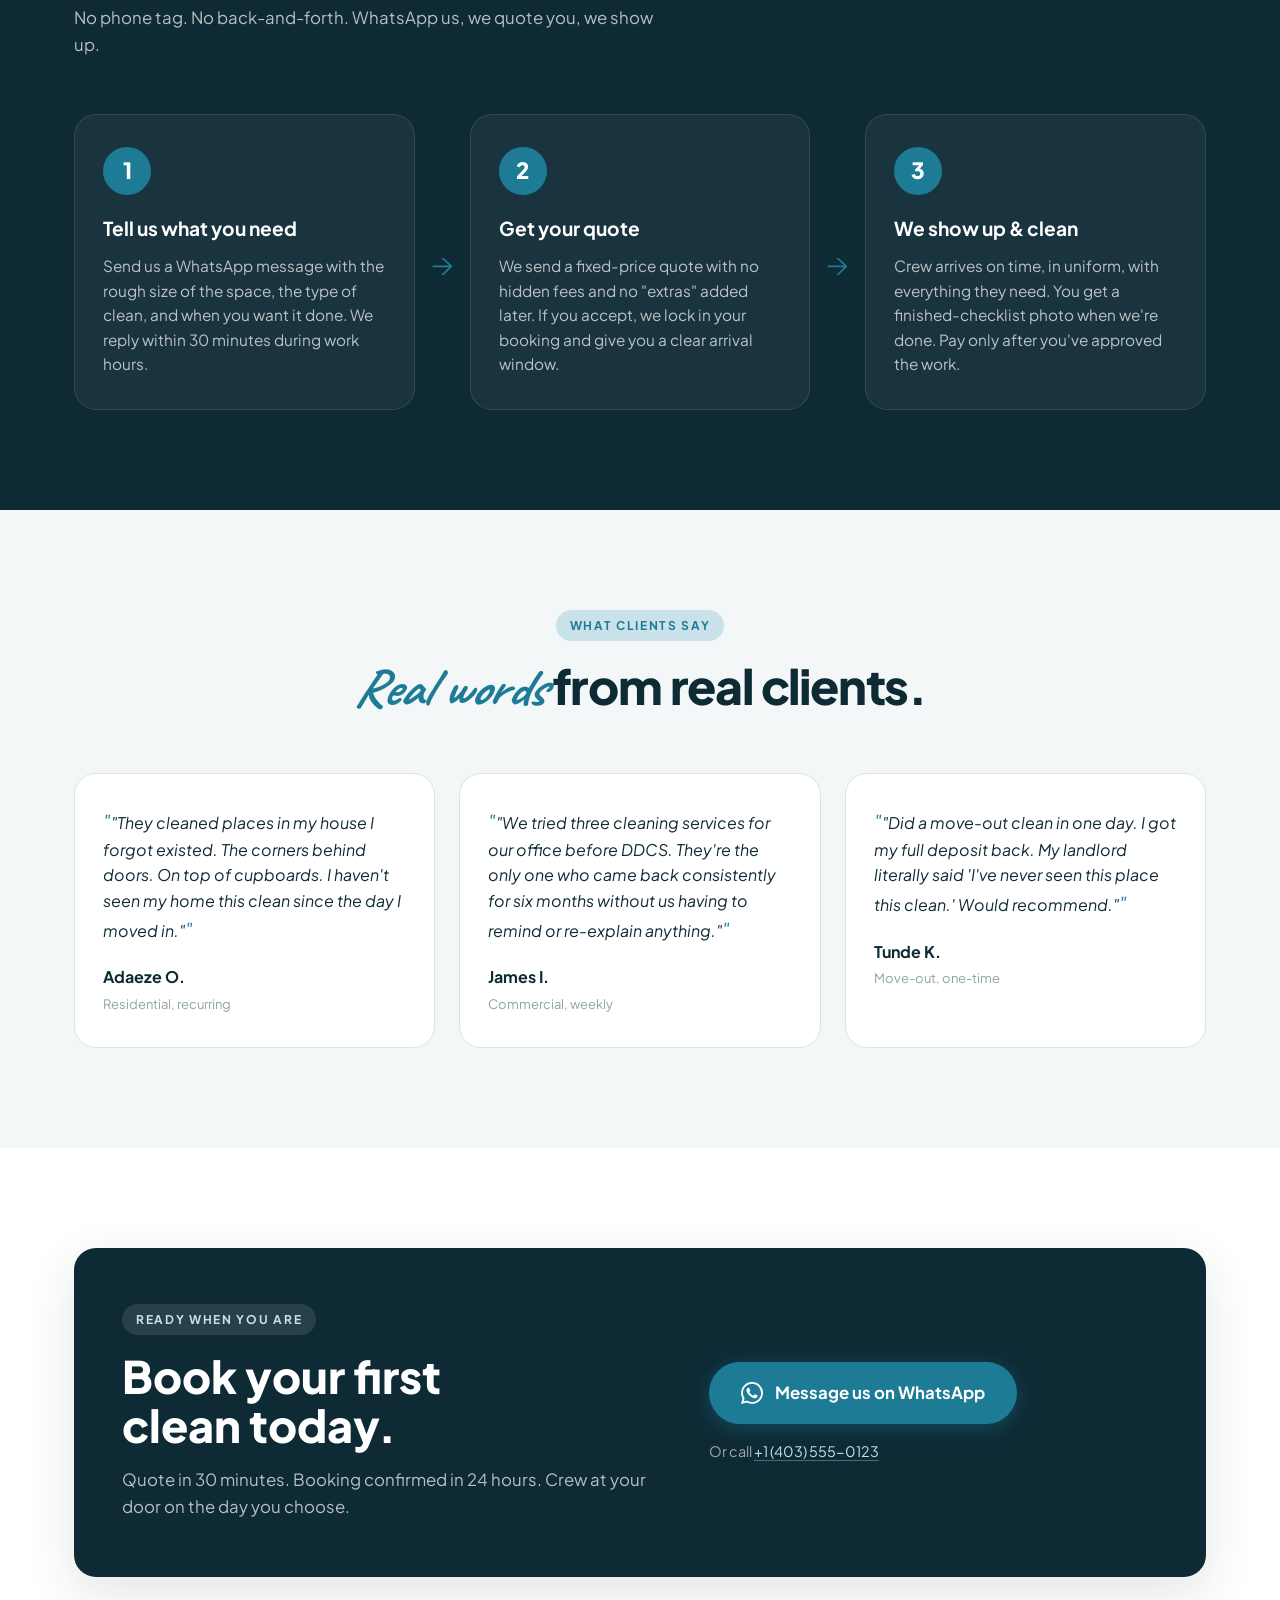
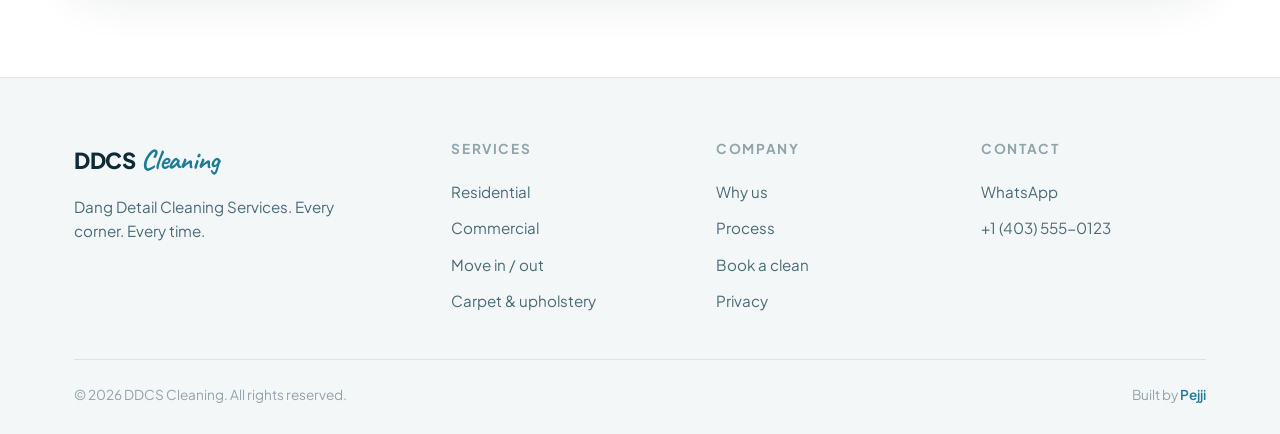
==== commit 533f84d6: "Switch to Canadian client variant: PIPEDA, +1 (403) 555-0123 placeholder, CAD pricing" ====
--- a/index.html
+++ b/index.html
@@ -31,7 +31,7 @@
             <a href="#process">Process</a>
             <a href="#contact">Contact</a>
         </div>
-        <a href="https://wa.me/2349044526924?text=Hi%20DDCS!%20I%27d%20like%20to%20book%20a%20cleaning." class="nav-cta" target="_blank" rel="noopener">Book on WhatsApp</a>
+        <a href="https://wa.me/14035550123?text=Hi%20DDCS!%20I%27d%20like%20to%20book%20a%20cleaning." class="nav-cta" target="_blank" rel="noopener">Book on WhatsApp</a>
         <button class="nav-toggle" id="nav-toggle" aria-label="Menu"><span></span><span></span></button>
     </nav>
 
@@ -41,7 +41,7 @@
         <a href="#why">Why us</a>
         <a href="#process">Process</a>
         <a href="#contact">Contact</a>
-        <a href="https://wa.me/2349044526924?text=Hi%20DDCS!%20I%27d%20like%20to%20book%20a%20cleaning." target="_blank" rel="noopener" class="mob-cta">Book on WhatsApp &rarr;</a>
+        <a href="https://wa.me/14035550123?text=Hi%20DDCS!%20I%27d%20like%20to%20book%20a%20cleaning." target="_blank" rel="noopener" class="mob-cta">Book on WhatsApp &rarr;</a>
     </div>
 
     <!-- Hero -->
@@ -61,7 +61,7 @@
             <p class="hero-p">Detail-obsessed cleaning for homes and businesses. The dust you didn't see. The corner you forgot. The smudge that's been there since you moved in. We get it all, every visit.</p>
 
             <div class="hero-ctas">
-                <a href="https://wa.me/2349044526924?text=Hi%20DDCS!%20I%27d%20like%20a%20quote%20for%20cleaning." class="btn-wa" target="_blank" rel="noopener">
+                <a href="https://wa.me/14035550123?text=Hi%20DDCS!%20I%27d%20like%20a%20quote%20for%20cleaning." class="btn-wa" target="_blank" rel="noopener">
                     <svg viewBox="0 0 24 24" width="20" height="20" fill="currentColor"><path d="M17.472 14.382c-.297-.149-1.758-.867-2.03-.967-.273-.099-.471-.148-.67.15-.197.297-.767.966-.94 1.164-.173.199-.347.223-.644.075-.297-.15-1.255-.463-2.39-1.475-.883-.788-1.48-1.761-1.653-2.059-.173-.297-.018-.458.13-.606.134-.133.298-.347.446-.52.149-.174.198-.298.298-.497.099-.198.05-.371-.025-.52-.075-.149-.669-1.612-.916-2.207-.242-.579-.487-.5-.669-.51-.173-.008-.371-.01-.57-.01-.198 0-.52.074-.792.372-.272.297-1.04 1.016-1.04 2.479 0 1.462 1.065 2.875 1.213 3.074.149.198 2.096 3.2 5.077 4.487.709.306 1.262.489 1.694.625.712.227 1.36.195 1.871.118.571-.085 1.758-.719 2.006-1.413.248-.694.248-1.289.173-1.413-.074-.124-.272-.198-.57-.347m-5.421 7.403h-.004a9.87 9.87 0 01-5.031-1.378l-.361-.214-3.741.982.998-3.648-.235-.374a9.86 9.86 0 01-1.51-5.26c.001-5.45 4.436-9.884 9.888-9.884 2.64 0 5.122 1.03 6.988 2.898a9.825 9.825 0 012.893 6.994c-.003 5.45-4.437 9.884-9.885 9.884m8.413-18.297A11.815 11.815 0 0012.05 0C5.495 0 .16 5.335.157 11.892c0 2.096.547 4.142 1.588 5.945L.057 24l6.305-1.654a11.882 11.882 0 005.683 1.448h.005c6.554 0 11.89-5.335 11.893-11.893a11.821 11.821 0 00-3.48-8.413z"/></svg>
                     Get a free quote
                 </a>
@@ -148,7 +148,7 @@
             </div>
 
             <div class="services-cta">
-                <p>Don't see what you need? <a href="https://wa.me/2349044526924?text=Hi%20DDCS!%20I%20need%20a%20custom%20cleaning%20quote." target="_blank" rel="noopener">Tell us on WhatsApp</a>. We probably do that too.</p>
+                <p>Don't see what you need? <a href="https://wa.me/14035550123?text=Hi%20DDCS!%20I%20need%20a%20custom%20cleaning%20quote." target="_blank" rel="noopener">Tell us on WhatsApp</a>. We probably do that too.</p>
             </div>
         </div>
     </section>
@@ -268,11 +268,11 @@
                 </div>
 
                 <div class="contact-right">
-                    <a href="https://wa.me/2349044526924?text=Hi%20DDCS!%20I%27d%20like%20to%20book%20a%20cleaning." class="big-cta" target="_blank" rel="noopener">
+                    <a href="https://wa.me/14035550123?text=Hi%20DDCS!%20I%27d%20like%20to%20book%20a%20cleaning." class="big-cta" target="_blank" rel="noopener">
                         <svg viewBox="0 0 24 24" width="22" height="22" fill="currentColor"><path d="M17.472 14.382c-.297-.149-1.758-.867-2.03-.967-.273-.099-.471-.148-.67.15-.197.297-.767.966-.94 1.164-.173.199-.347.223-.644.075-.297-.15-1.255-.463-2.39-1.475-.883-.788-1.48-1.761-1.653-2.059-.173-.297-.018-.458.13-.606.134-.133.298-.347.446-.52.149-.174.198-.298.298-.497.099-.198.05-.371-.025-.52-.075-.149-.669-1.612-.916-2.207-.242-.579-.487-.5-.669-.51-.173-.008-.371-.01-.57-.01-.198 0-.52.074-.792.372-.272.297-1.04 1.016-1.04 2.479 0 1.462 1.065 2.875 1.213 3.074.149.198 2.096 3.2 5.077 4.487.709.306 1.262.489 1.694.625.712.227 1.36.195 1.871.118.571-.085 1.758-.719 2.006-1.413.248-.694.248-1.289.173-1.413-.074-.124-.272-.198-.57-.347m-5.421 7.403h-.004a9.87 9.87 0 01-5.031-1.378l-.361-.214-3.741.982.998-3.648-.235-.374a9.86 9.86 0 01-1.51-5.26c.001-5.45 4.436-9.884 9.888-9.884 2.64 0 5.122 1.03 6.988 2.898a9.825 9.825 0 012.893 6.994c-.003 5.45-4.437 9.884-9.885 9.884m8.413-18.297A11.815 11.815 0 0012.05 0C5.495 0 .16 5.335.157 11.892c0 2.096.547 4.142 1.588 5.945L.057 24l6.305-1.654a11.882 11.882 0 005.683 1.448h.005c6.554 0 11.89-5.335 11.893-11.893a11.821 11.821 0 00-3.48-8.413z"/></svg>
                         Message us on WhatsApp
                     </a>
-                    <p class="contact-alt">Or call <a href="tel:+2349044526924">+234 904 452 6924</a></p>
+                    <p class="contact-alt">Or call <a href="tel:+14035550123">+1 (403) 555-0123</a></p>
                 </div>
             </div>
         </div>
@@ -308,8 +308,8 @@
 
                 <div class="footer-col">
                     <h4>Contact</h4>
-                    <a href="https://wa.me/2349044526924" target="_blank" rel="noopener">WhatsApp</a>
-                    <a href="tel:+2349044526924">+234 904 452 6924</a>
+                    <a href="https://wa.me/14035550123" target="_blank" rel="noopener">WhatsApp</a>
+                    <a href="tel:+14035550123">+1 (403) 555-0123</a>
                 </div>
             </div>
 
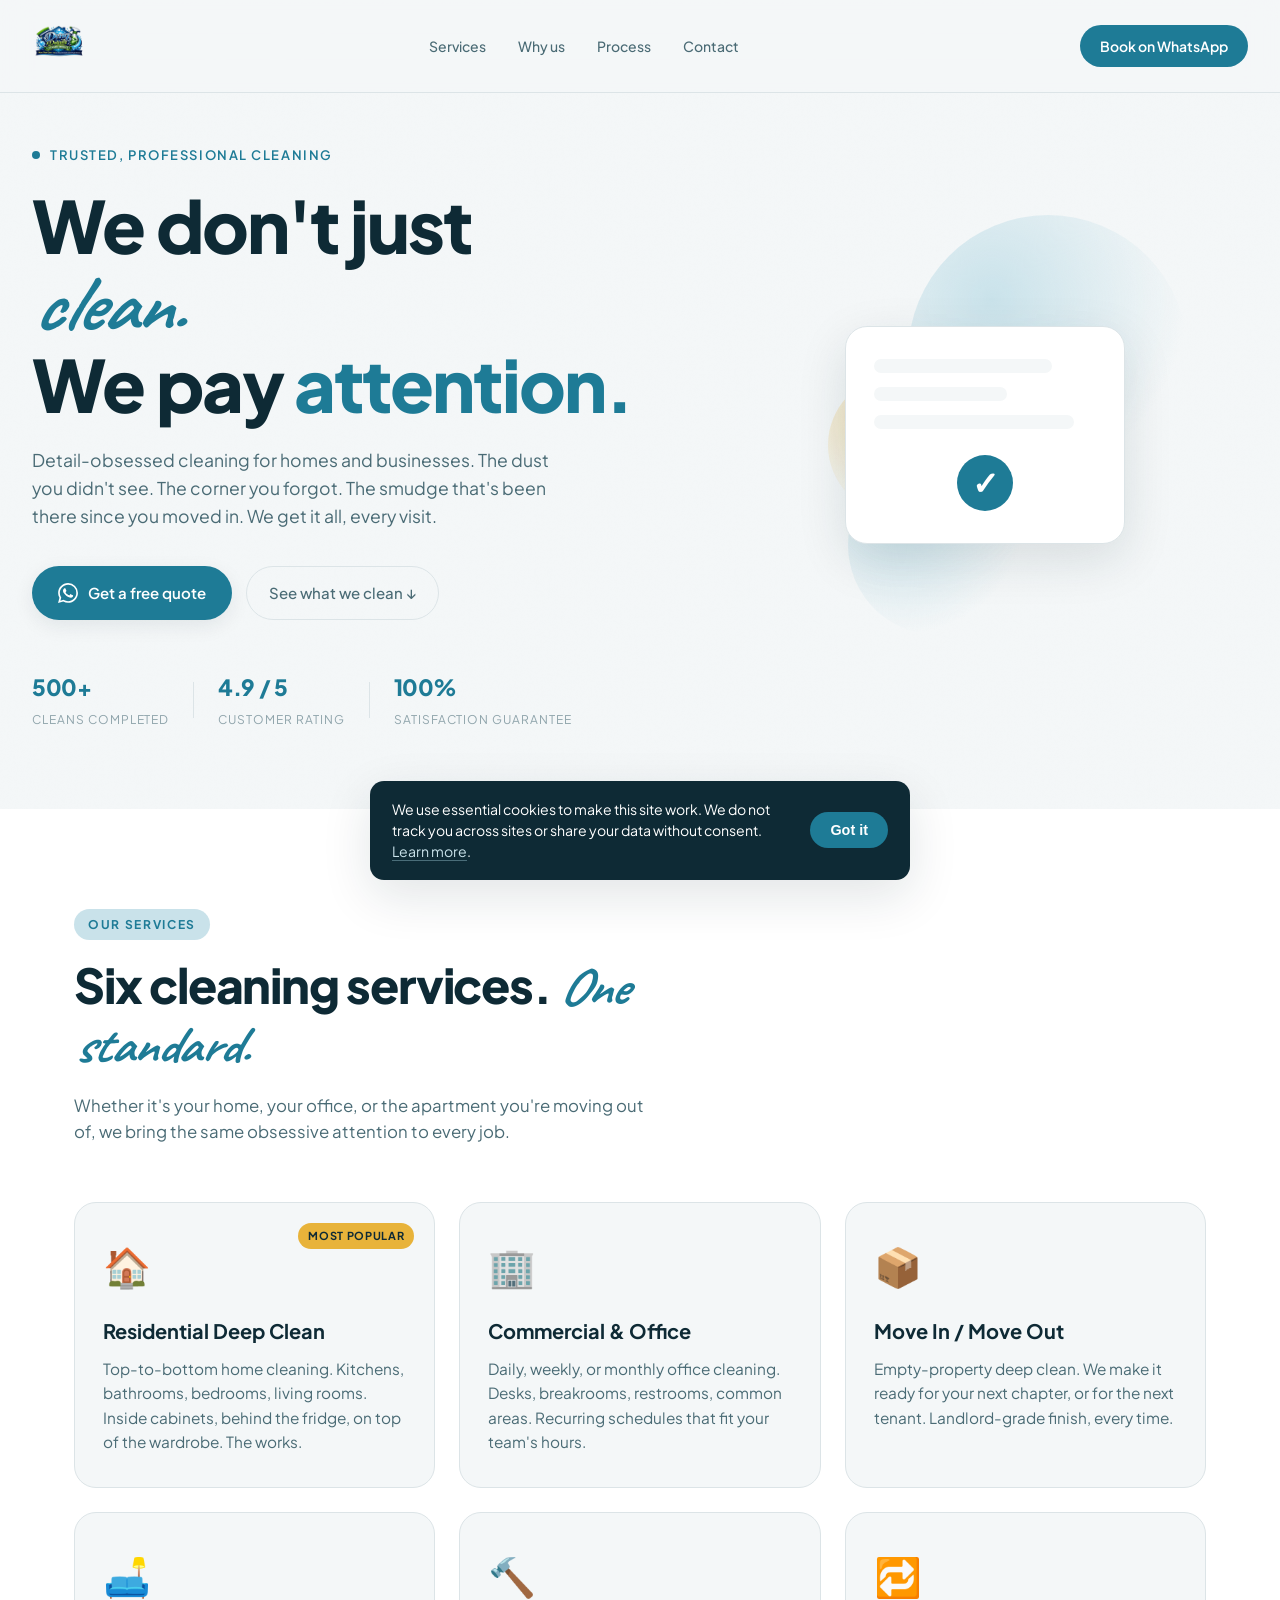
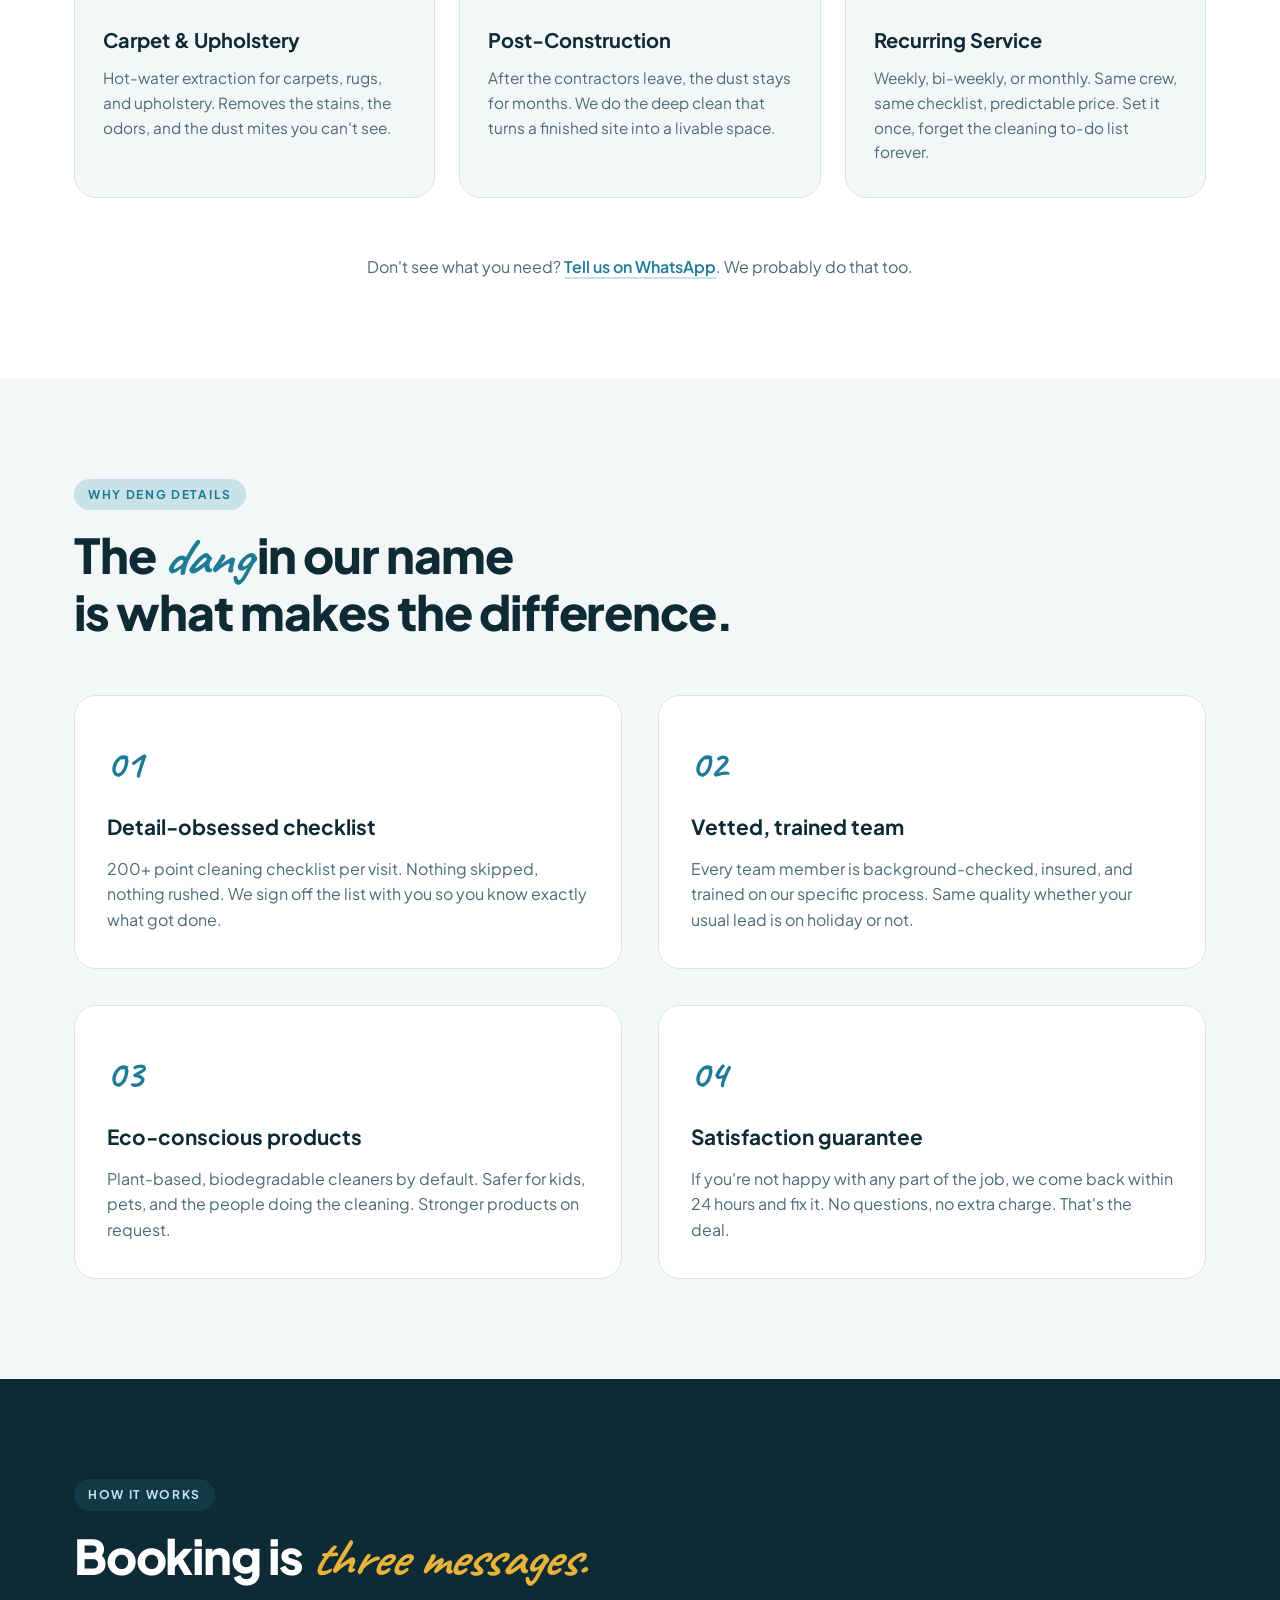
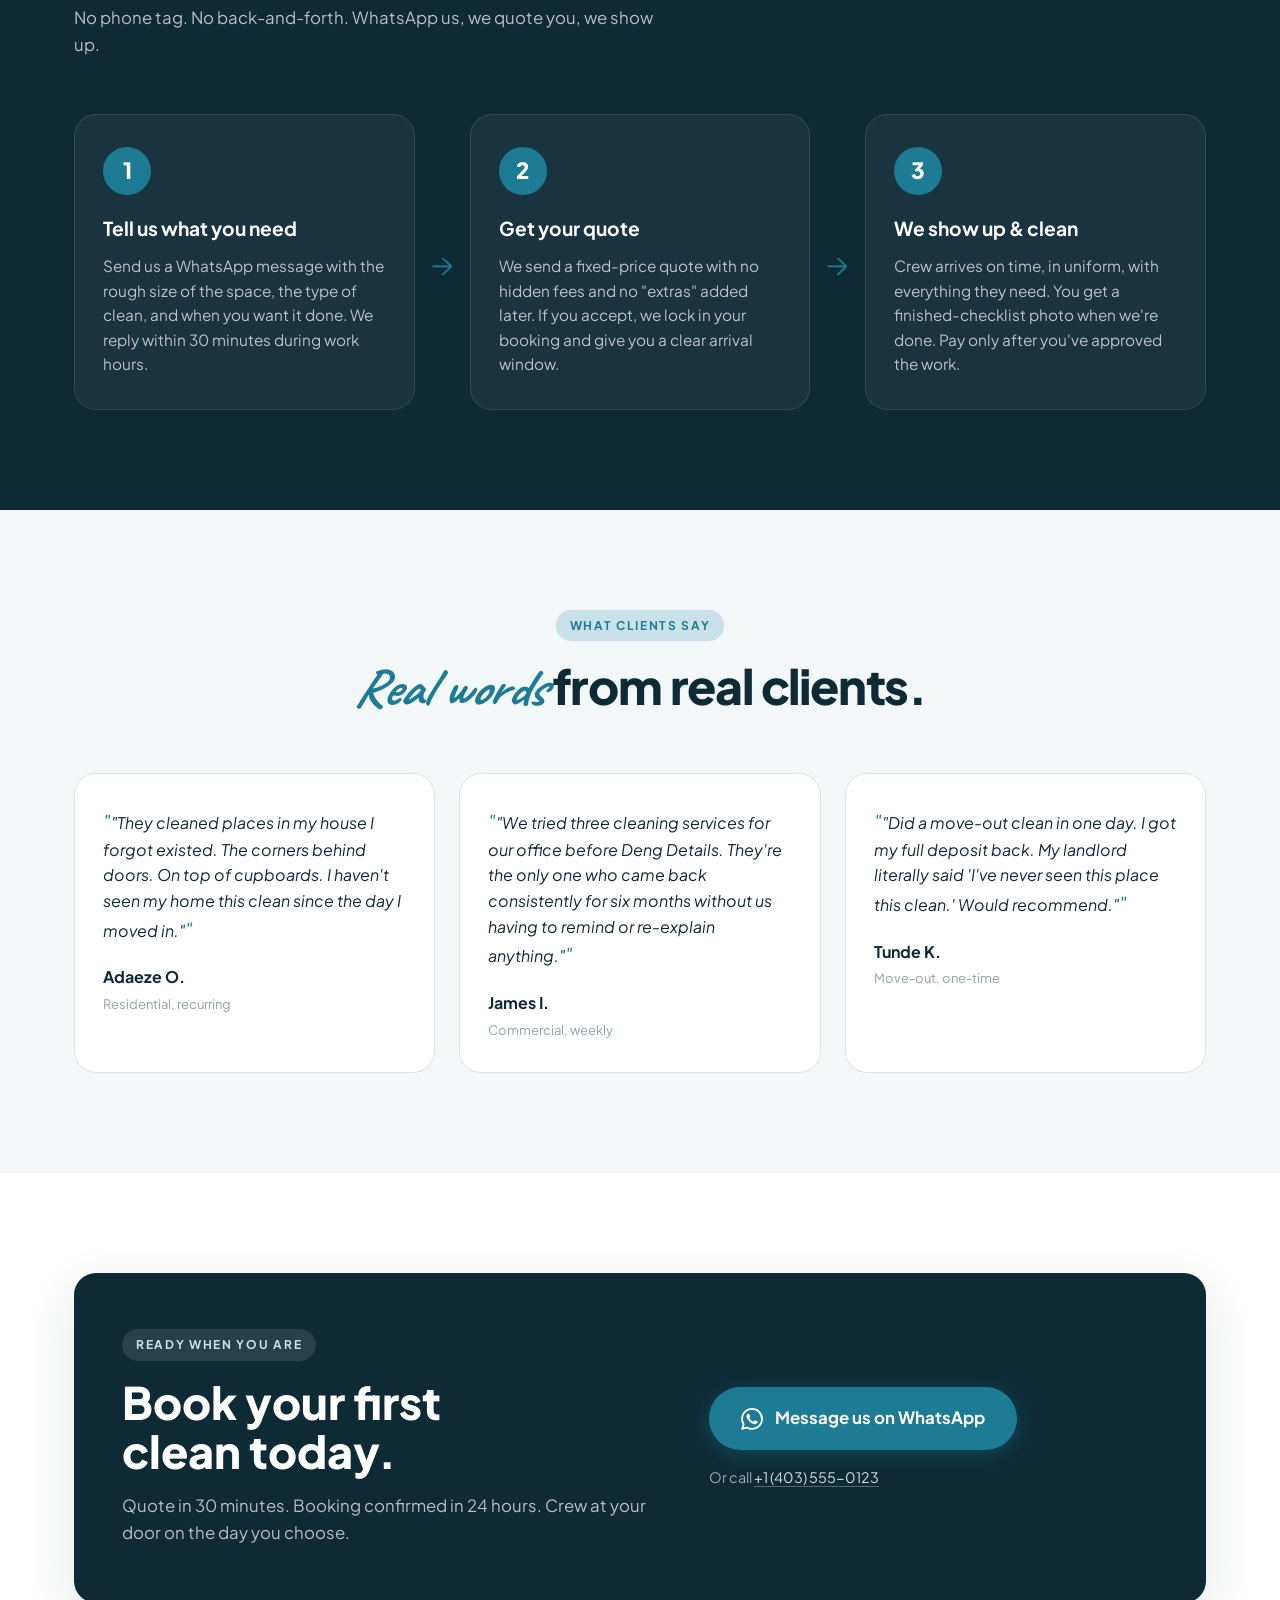
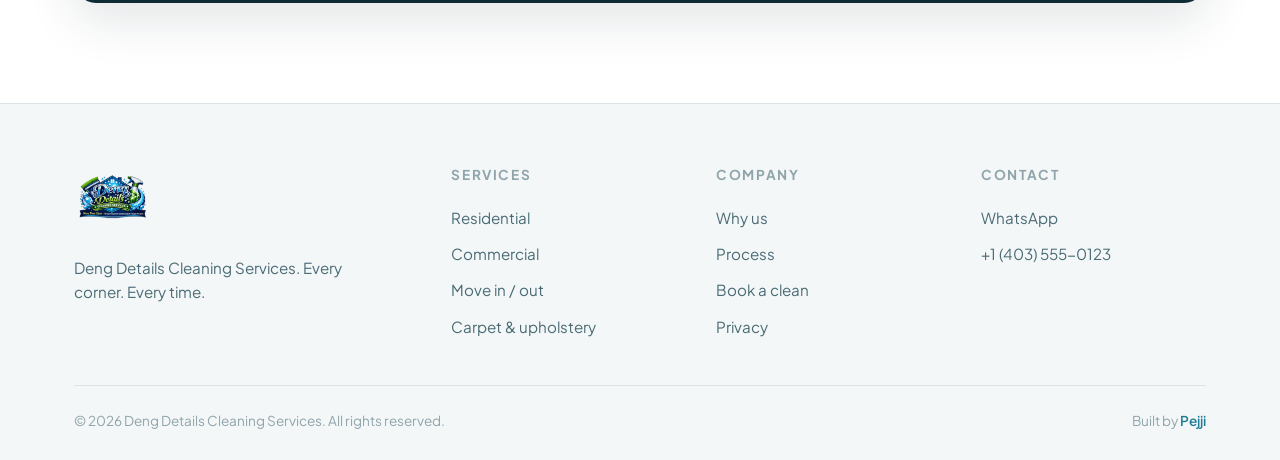
==== commit 60d863f4: "Rebrand DDCS Cleaning -> Deng Details Cleaning Services + add real logo Per client (Deng, 2026-04-30" ====
--- a/index.html
+++ b/index.html
@@ -3,12 +3,13 @@
 <head>
     <meta charset="UTF-8">
     <meta name="viewport" content="width=device-width, initial-scale=1.0">
-    <title>DDCS Cleaning | Dang Detail Cleaning Services</title>
-    <meta name="description" content="DDCS Cleaning - professional, detail-obsessed cleaning services. Residential, commercial, move-in/out, carpet, post-construction. Every corner. Every time.">
-    <meta property="og:title" content="DDCS Cleaning | Every Corner. Every Time.">
+    <title>Deng Details Cleaning Services | More Than Clean</title>
+    <meta name="description" content="Deng Details Cleaning Services - professional, detail-obsessed cleaning services. Residential, commercial, move-in/out, carpet, post-construction. Every corner. Every time.">
+    <meta property="og:title" content="Deng Details Cleaning Services | More Than Clean">
     <meta property="og:description" content="Professional cleaning that obsesses over detail. Residential, commercial, move-in/out, deep clean. Book on WhatsApp.">
     <meta property="og:type" content="website">
-    <link rel="icon" href="data:image/svg+xml,<svg xmlns='http://www.w3.org/2000/svg' viewBox='0 0 100 100'><rect width='100' height='100' rx='18' fill='%23F4F7F8'/><text x='50' y='66' font-size='38' font-family='sans-serif' font-weight='800' fill='%231E7B96' text-anchor='middle'>DDCS</text></svg>">
+    <link rel="icon" type="image/png" href="images/deng-details-logo.png">
+    <meta property="og:image" content="images/deng-details-logo.png">
     <link rel="preconnect" href="https://fonts.googleapis.com">
     <link rel="preconnect" href="https://fonts.gstatic.com" crossorigin>
     <link href="https://fonts.googleapis.com/css2?family=Plus+Jakarta+Sans:wght@400;500;600;700;800&family=Caveat:wght@500;700&display=swap" rel="stylesheet">
@@ -22,8 +23,7 @@
     <!-- Nav -->
     <nav class="nav" id="nav">
         <a href="#top" class="logo">
-            <span class="logo-mark">DDCS</span>
-            <span class="logo-text">Cleaning</span>
+            <img src="images/deng-details-logo.png" alt="Deng Details Cleaning Services" class="logo-img" width="160" height="160" loading="eager">
         </a>
         <div class="nav-center">
             <a href="#services">Services</a>
@@ -31,7 +31,7 @@
             <a href="#process">Process</a>
             <a href="#contact">Contact</a>
         </div>
-        <a href="https://wa.me/14035550123?text=Hi%20DDCS!%20I%27d%20like%20to%20book%20a%20cleaning." class="nav-cta" target="_blank" rel="noopener">Book on WhatsApp</a>
+        <a href="https://wa.me/14035550123?text=Hi%20Deng%20Details!%20I%27d%20like%20to%20book%20a%20cleaning." class="nav-cta" target="_blank" rel="noopener">Book on WhatsApp</a>
         <button class="nav-toggle" id="nav-toggle" aria-label="Menu"><span></span><span></span></button>
     </nav>
 
@@ -41,7 +41,7 @@
         <a href="#why">Why us</a>
         <a href="#process">Process</a>
         <a href="#contact">Contact</a>
-        <a href="https://wa.me/14035550123?text=Hi%20DDCS!%20I%27d%20like%20to%20book%20a%20cleaning." target="_blank" rel="noopener" class="mob-cta">Book on WhatsApp &rarr;</a>
+        <a href="https://wa.me/14035550123?text=Hi%20Deng%20Details!%20I%27d%20like%20to%20book%20a%20cleaning." target="_blank" rel="noopener" class="mob-cta">Book on WhatsApp &rarr;</a>
     </div>
 
     <!-- Hero -->
@@ -61,7 +61,7 @@
             <p class="hero-p">Detail-obsessed cleaning for homes and businesses. The dust you didn't see. The corner you forgot. The smudge that's been there since you moved in. We get it all, every visit.</p>
 
             <div class="hero-ctas">
-                <a href="https://wa.me/14035550123?text=Hi%20DDCS!%20I%27d%20like%20a%20quote%20for%20cleaning." class="btn-wa" target="_blank" rel="noopener">
+                <a href="https://wa.me/14035550123?text=Hi%20Deng%20Details!%20I%27d%20like%20a%20quote%20for%20cleaning." class="btn-wa" target="_blank" rel="noopener">
                     <svg viewBox="0 0 24 24" width="20" height="20" fill="currentColor"><path d="M17.472 14.382c-.297-.149-1.758-.867-2.03-.967-.273-.099-.471-.148-.67.15-.197.297-.767.966-.94 1.164-.173.199-.347.223-.644.075-.297-.15-1.255-.463-2.39-1.475-.883-.788-1.48-1.761-1.653-2.059-.173-.297-.018-.458.13-.606.134-.133.298-.347.446-.52.149-.174.198-.298.298-.497.099-.198.05-.371-.025-.52-.075-.149-.669-1.612-.916-2.207-.242-.579-.487-.5-.669-.51-.173-.008-.371-.01-.57-.01-.198 0-.52.074-.792.372-.272.297-1.04 1.016-1.04 2.479 0 1.462 1.065 2.875 1.213 3.074.149.198 2.096 3.2 5.077 4.487.709.306 1.262.489 1.694.625.712.227 1.36.195 1.871.118.571-.085 1.758-.719 2.006-1.413.248-.694.248-1.289.173-1.413-.074-.124-.272-.198-.57-.347m-5.421 7.403h-.004a9.87 9.87 0 01-5.031-1.378l-.361-.214-3.741.982.998-3.648-.235-.374a9.86 9.86 0 01-1.51-5.26c.001-5.45 4.436-9.884 9.888-9.884 2.64 0 5.122 1.03 6.988 2.898a9.825 9.825 0 012.893 6.994c-.003 5.45-4.437 9.884-9.885 9.884m8.413-18.297A11.815 11.815 0 0012.05 0C5.495 0 .16 5.335.157 11.892c0 2.096.547 4.142 1.588 5.945L.057 24l6.305-1.654a11.882 11.882 0 005.683 1.448h.005c6.554 0 11.89-5.335 11.893-11.893a11.821 11.821 0 00-3.48-8.413z"/></svg>
                     Get a free quote
                 </a>
@@ -148,7 +148,7 @@
             </div>
 
             <div class="services-cta">
-                <p>Don't see what you need? <a href="https://wa.me/14035550123?text=Hi%20DDCS!%20I%20need%20a%20custom%20cleaning%20quote." target="_blank" rel="noopener">Tell us on WhatsApp</a>. We probably do that too.</p>
+                <p>Don't see what you need? <a href="https://wa.me/14035550123?text=Hi%20Deng%20Details!%20I%20need%20a%20custom%20cleaning%20quote." target="_blank" rel="noopener">Tell us on WhatsApp</a>. We probably do that too.</p>
             </div>
         </div>
     </section>
@@ -157,7 +157,7 @@
     <section class="why" id="why">
         <div class="container">
             <div class="section-head">
-                <span class="tag">Why DDCS</span>
+                <span class="tag">Why Deng Details</span>
                 <h2>The <em>dang</em> in our name<br>is what makes the difference.</h2>
             </div>
 
@@ -239,7 +239,7 @@
                 </blockquote>
 
                 <blockquote class="testimonial">
-                    <p>"We tried three cleaning services for our office before DDCS. They're the only one who came back consistently for six months without us having to remind or re-explain anything."</p>
+                    <p>"We tried three cleaning services for our office before Deng Details. They're the only one who came back consistently for six months without us having to remind or re-explain anything."</p>
                     <footer>
                         <strong>James I.</strong>
                         <span>Commercial, weekly</span>
@@ -268,7 +268,7 @@
                 </div>
 
                 <div class="contact-right">
-                    <a href="https://wa.me/14035550123?text=Hi%20DDCS!%20I%27d%20like%20to%20book%20a%20cleaning." class="big-cta" target="_blank" rel="noopener">
+                    <a href="https://wa.me/14035550123?text=Hi%20Deng%20Details!%20I%27d%20like%20to%20book%20a%20cleaning." class="big-cta" target="_blank" rel="noopener">
                         <svg viewBox="0 0 24 24" width="22" height="22" fill="currentColor"><path d="M17.472 14.382c-.297-.149-1.758-.867-2.03-.967-.273-.099-.471-.148-.67.15-.197.297-.767.966-.94 1.164-.173.199-.347.223-.644.075-.297-.15-1.255-.463-2.39-1.475-.883-.788-1.48-1.761-1.653-2.059-.173-.297-.018-.458.13-.606.134-.133.298-.347.446-.52.149-.174.198-.298.298-.497.099-.198.05-.371-.025-.52-.075-.149-.669-1.612-.916-2.207-.242-.579-.487-.5-.669-.51-.173-.008-.371-.01-.57-.01-.198 0-.52.074-.792.372-.272.297-1.04 1.016-1.04 2.479 0 1.462 1.065 2.875 1.213 3.074.149.198 2.096 3.2 5.077 4.487.709.306 1.262.489 1.694.625.712.227 1.36.195 1.871.118.571-.085 1.758-.719 2.006-1.413.248-.694.248-1.289.173-1.413-.074-.124-.272-.198-.57-.347m-5.421 7.403h-.004a9.87 9.87 0 01-5.031-1.378l-.361-.214-3.741.982.998-3.648-.235-.374a9.86 9.86 0 01-1.51-5.26c.001-5.45 4.436-9.884 9.888-9.884 2.64 0 5.122 1.03 6.988 2.898a9.825 9.825 0 012.893 6.994c-.003 5.45-4.437 9.884-9.885 9.884m8.413-18.297A11.815 11.815 0 0012.05 0C5.495 0 .16 5.335.157 11.892c0 2.096.547 4.142 1.588 5.945L.057 24l6.305-1.654a11.882 11.882 0 005.683 1.448h.005c6.554 0 11.89-5.335 11.893-11.893a11.821 11.821 0 00-3.48-8.413z"/></svg>
                         Message us on WhatsApp
                     </a>
@@ -284,10 +284,9 @@
             <div class="footer-grid">
                 <div class="footer-brand">
                     <a href="#top" class="logo">
-                        <span class="logo-mark">DDCS</span>
-                        <span class="logo-text">Cleaning</span>
+                        <img src="images/deng-details-logo.png" alt="Deng Details Cleaning Services" class="logo-img" width="120" height="120" loading="lazy">
                     </a>
-                    <p class="footer-tag">Dang Detail Cleaning Services. Every corner. Every time.</p>
+                    <p class="footer-tag">Deng Details Cleaning Services. Every corner. Every time.</p>
                 </div>
 
                 <div class="footer-col">
@@ -314,7 +313,7 @@
             </div>
 
             <div class="footer-bottom">
-                <span>&copy; 2026 DDCS Cleaning. All rights reserved.</span>
+                <span>&copy; 2026 Deng Details Cleaning Services. All rights reserved.</span>
                 <span>Built by <a href="https://pejji.com" target="_blank" rel="noopener">Pejji</a></span>
             </div>
         </div>
--- a/styles.css
+++ b/styles.css
@@ -1,4 +1,4 @@
-/* ============ DDCS Cleaning - Demo Styles ============ */
+/* ============ Deng Details Cleaning Services - Demo Styles ============ */
 
 :root {
     --bg: #F4F7F8;
@@ -59,6 +59,16 @@
     color: var(--teal); font-weight: 700;
     font-family: 'Caveat', cursive; font-size: 28px; letter-spacing: -0.01em;
 }
+.logo-img {
+    height: 56px; width: auto; display: block;
+    transition: transform 0.2s ease;
+}
+.logo-img:hover { transform: scale(1.05); }
+.footer-brand .logo-img { height: 80px; }
+@media (max-width: 768px) {
+    .logo-img { height: 44px; }
+    .footer-brand .logo-img { height: 64px; }
+}
 
 .nav-center {
     display: flex; gap: 32px;
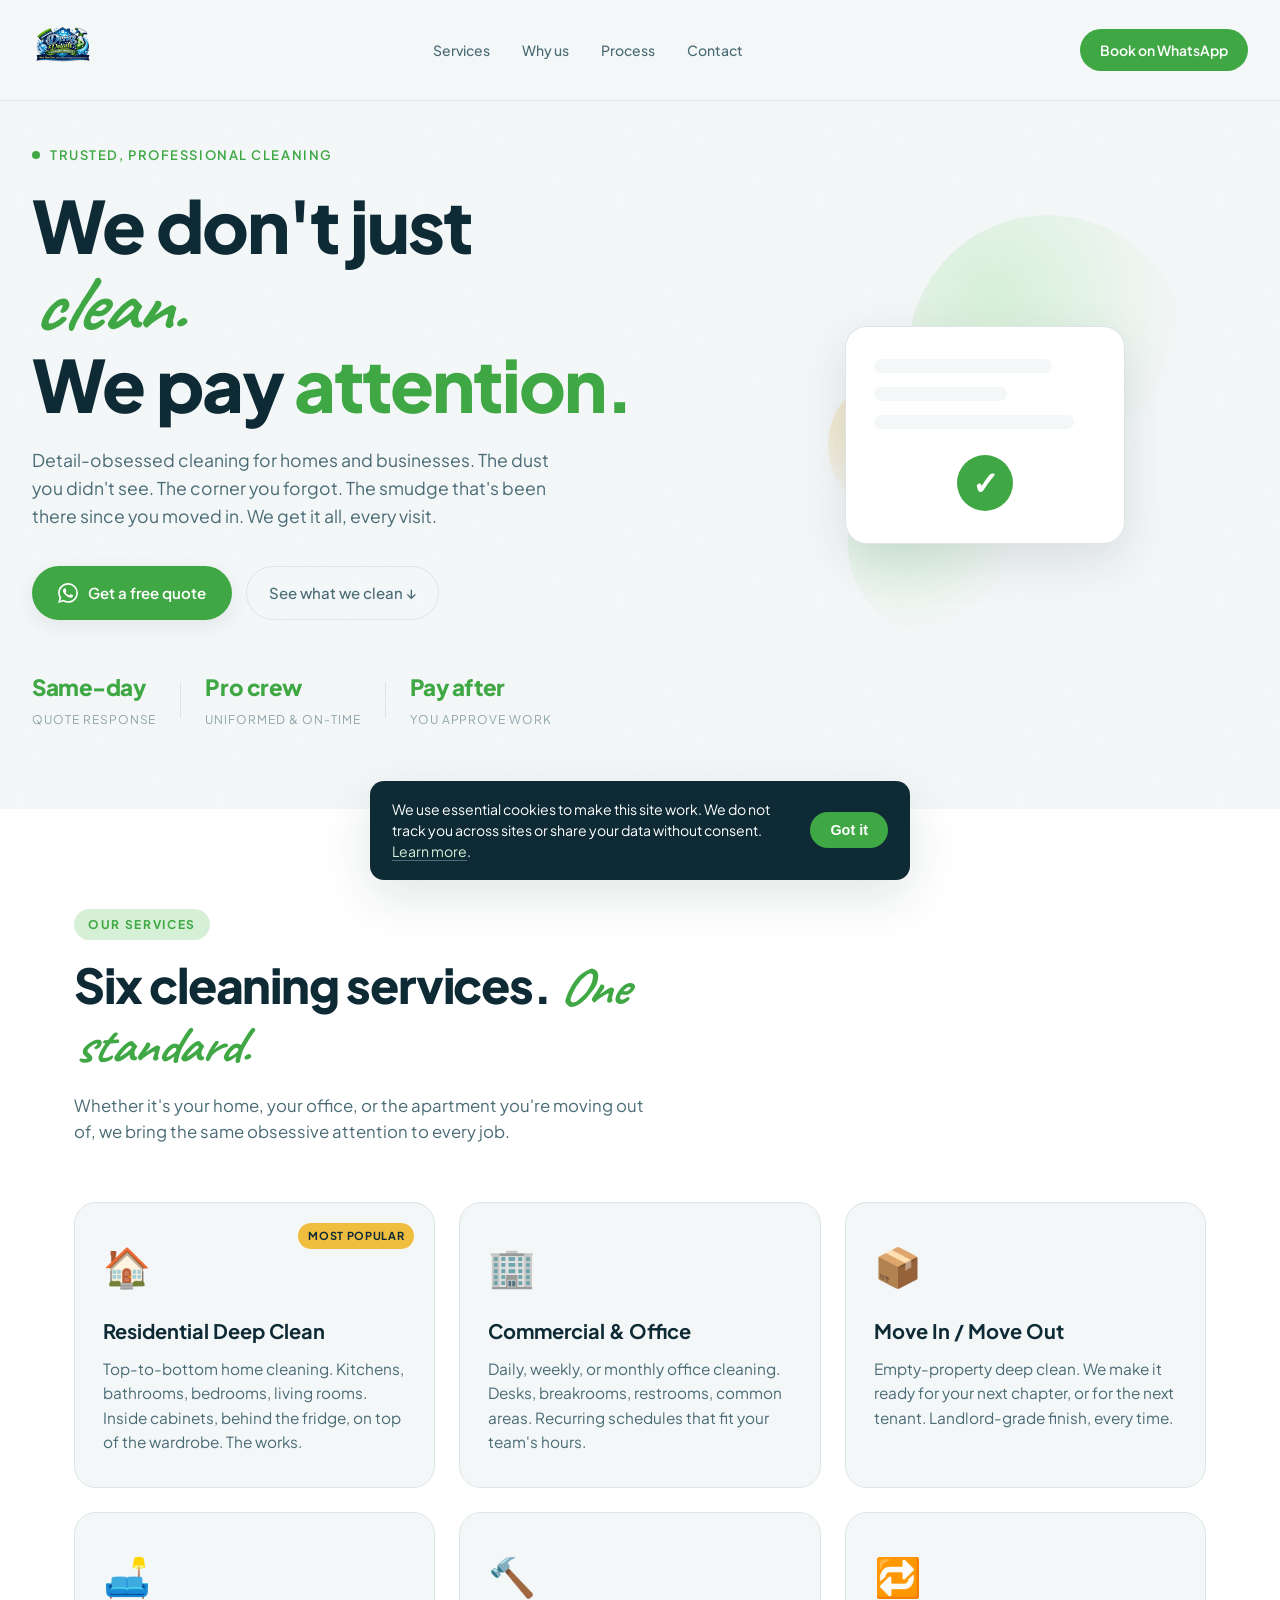
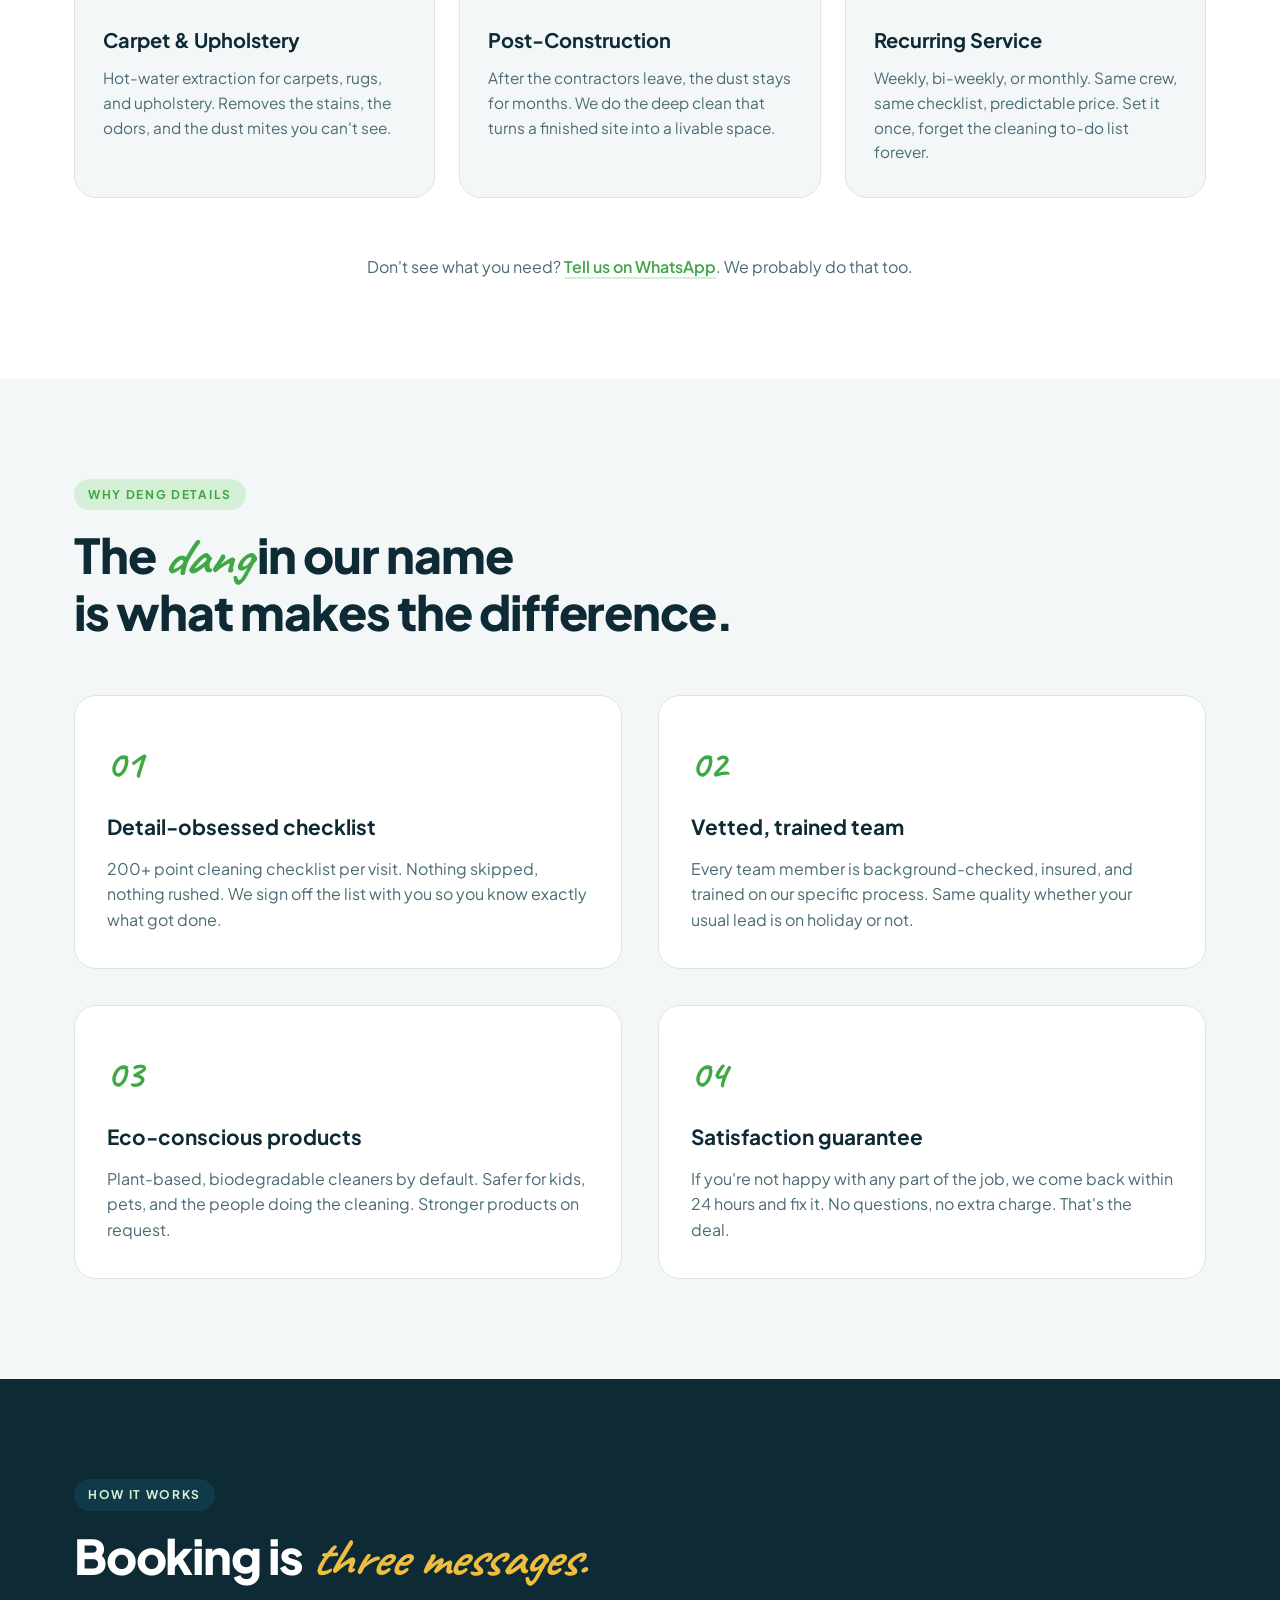
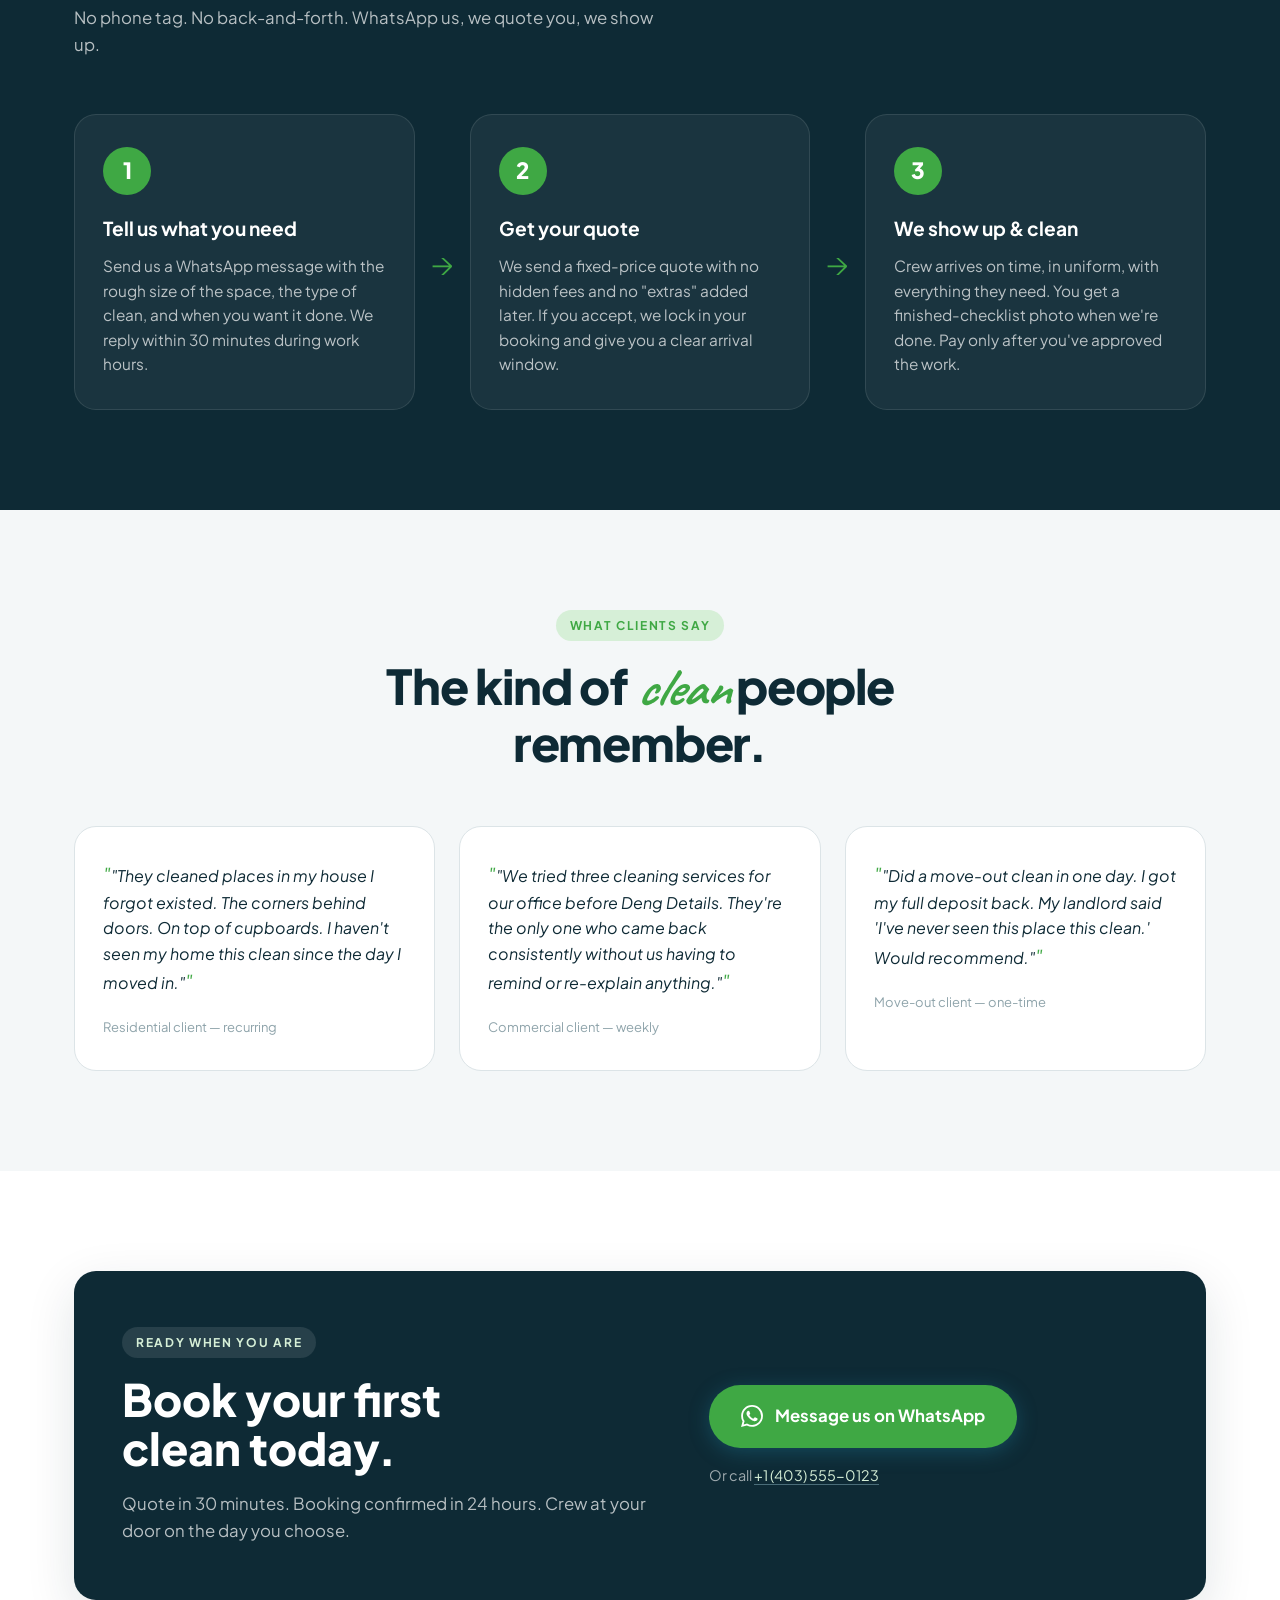
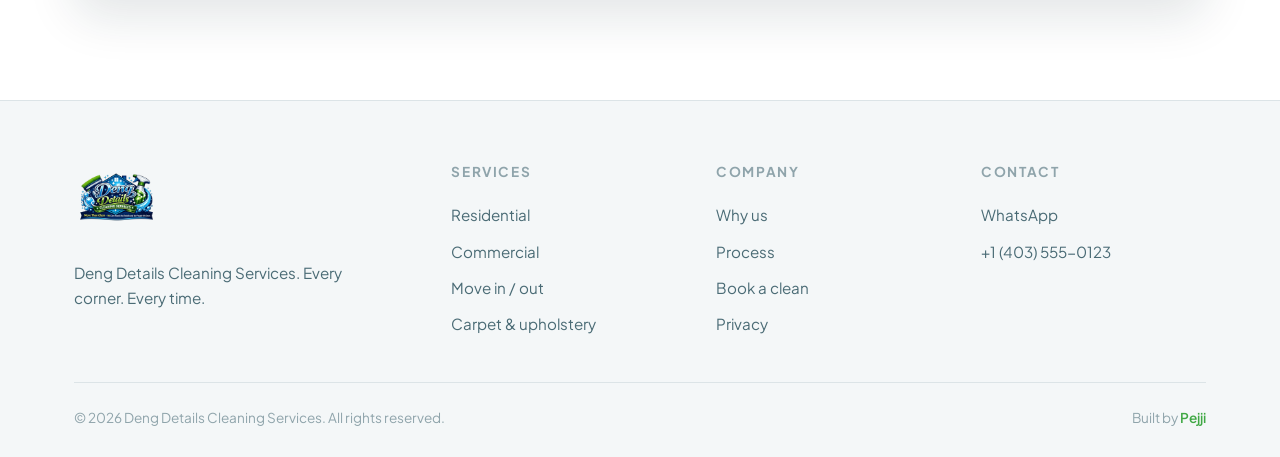
==== commit 1933c60b: "Production prep: anonymize testimonials, rephrase trust signals, OG/favicon assets - Hero trust sign" ====
--- a/index.html
+++ b/index.html
@@ -8,8 +8,18 @@
     <meta property="og:title" content="Deng Details Cleaning Services | More Than Clean">
     <meta property="og:description" content="Professional cleaning that obsesses over detail. Residential, commercial, move-in/out, deep clean. Book on WhatsApp.">
     <meta property="og:type" content="website">
-    <link rel="icon" type="image/png" href="images/deng-details-logo.png">
-    <meta property="og:image" content="images/deng-details-logo.png">
+    <meta property="og:image" content="images/og-card.png">
+    <meta property="og:image:width" content="1200">
+    <meta property="og:image:height" content="630">
+    <meta name="twitter:card" content="summary_large_image">
+    <meta name="twitter:title" content="Deng Details Cleaning Services">
+    <meta name="twitter:description" content="Professional cleaning that obsesses over detail. Book on WhatsApp.">
+    <meta name="twitter:image" content="images/og-card.png">
+    <link rel="icon" type="image/png" sizes="32x32" href="images/favicon-32.png">
+    <link rel="icon" type="image/png" sizes="16x16" href="images/favicon-16.png">
+    <link rel="icon" type="image/png" sizes="192x192" href="images/favicon-192.png">
+    <link rel="apple-touch-icon" sizes="180x180" href="images/apple-touch-icon.png">
+    <link rel="shortcut icon" href="favicon.ico">
     <link rel="preconnect" href="https://fonts.googleapis.com">
     <link rel="preconnect" href="https://fonts.gstatic.com" crossorigin>
     <link href="https://fonts.googleapis.com/css2?family=Plus+Jakarta+Sans:wght@400;500;600;700;800&family=Caveat:wght@500;700&display=swap" rel="stylesheet">
@@ -70,18 +80,18 @@
 
             <div class="hero-trust">
                 <div class="trust-item">
-                    <strong>500+</strong>
-                    <span>cleans completed</span>
+                    <strong>Same-day</strong>
+                    <span>quote response</span>
                 </div>
                 <div class="trust-divider"></div>
                 <div class="trust-item">
-                    <strong>4.9 / 5</strong>
-                    <span>customer rating</span>
+                    <strong>Pro crew</strong>
+                    <span>uniformed &amp; on-time</span>
                 </div>
                 <div class="trust-divider"></div>
                 <div class="trust-item">
-                    <strong>100%</strong>
-                    <span>satisfaction guarantee</span>
+                    <strong>Pay after</strong>
+                    <span>you approve work</span>
                 </div>
             </div>
         </div>
@@ -221,36 +231,33 @@
         </div>
     </section>
 
-    <!-- Testimonials placeholder -->
+    <!-- Testimonials -->
     <section class="testimonials">
         <div class="container">
             <div class="section-head section-head-center">
                 <span class="tag">What clients say</span>
-                <h2><em>Real words</em> from real clients.</h2>
+                <h2>The kind of <em>clean</em> people remember.</h2>
             </div>
 
             <div class="testimonials-grid">
                 <blockquote class="testimonial">
                     <p>"They cleaned places in my house I forgot existed. The corners behind doors. On top of cupboards. I haven't seen my home this clean since the day I moved in."</p>
                     <footer>
-                        <strong>Adaeze O.</strong>
-                        <span>Residential, recurring</span>
+                        <span>Residential client &mdash; recurring</span>
                     </footer>
                 </blockquote>
 
                 <blockquote class="testimonial">
-                    <p>"We tried three cleaning services for our office before Deng Details. They're the only one who came back consistently for six months without us having to remind or re-explain anything."</p>
+                    <p>"We tried three cleaning services for our office before Deng Details. They're the only one who came back consistently without us having to remind or re-explain anything."</p>
                     <footer>
-                        <strong>James I.</strong>
-                        <span>Commercial, weekly</span>
+                        <span>Commercial client &mdash; weekly</span>
                     </footer>
                 </blockquote>
 
                 <blockquote class="testimonial">
-                    <p>"Did a move-out clean in one day. I got my full deposit back. My landlord literally said 'I've never seen this place this clean.' Would recommend."</p>
+                    <p>"Did a move-out clean in one day. I got my full deposit back. My landlord said 'I've never seen this place this clean.' Would recommend."</p>
                     <footer>
-                        <strong>Tunde K.</strong>
-                        <span>Move-out, one-time</span>
+                        <span>Move-out client &mdash; one-time</span>
                     </footer>
                 </blockquote>
             </div>
--- a/styles.css
+++ b/styles.css
@@ -7,10 +7,12 @@
     --ink: #0E2A35;
     --ink-soft: #4A6B75;
     --ink-mute: #8FA4AB;
-    --teal: #1E7B96;
-    --teal-deep: #145569;
-    --teal-soft: #C9E2EA;
-    --accent: #E8B33A;
+    /* Brand palette pulled from Deng Details logo: navy + bright green + gold */
+    --teal: #3FA844;          /* primary accent: bright green from logo */
+    --teal-deep: #2C7C32;     /* hover/active: deeper green */
+    --teal-soft: #D6EFD7;     /* tint backgrounds */
+    --accent: #F0BE3F;        /* gold ribbon from logo tagline */
+    --navy: #1E5A8E;          /* logo navy blue */
     --line: #DCE4E7;
     --shadow: 0 6px 20px rgba(14, 42, 53, 0.08);
     --shadow-lg: 0 16px 50px rgba(14, 42, 53, 0.12);
@@ -60,14 +62,14 @@
     font-family: 'Caveat', cursive; font-size: 28px; letter-spacing: -0.01em;
 }
 .logo-img {
-    height: 56px; width: auto; display: block;
+    height: 64px; width: auto; display: block;
     transition: transform 0.2s ease;
 }
 .logo-img:hover { transform: scale(1.05); }
-.footer-brand .logo-img { height: 80px; }
+.footer-brand .logo-img { height: 88px; }
 @media (max-width: 768px) {
-    .logo-img { height: 44px; }
-    .footer-brand .logo-img { height: 64px; }
+    .logo-img { height: 48px; }
+    .footer-brand .logo-img { height: 68px; }
 }
 
 .nav-center {
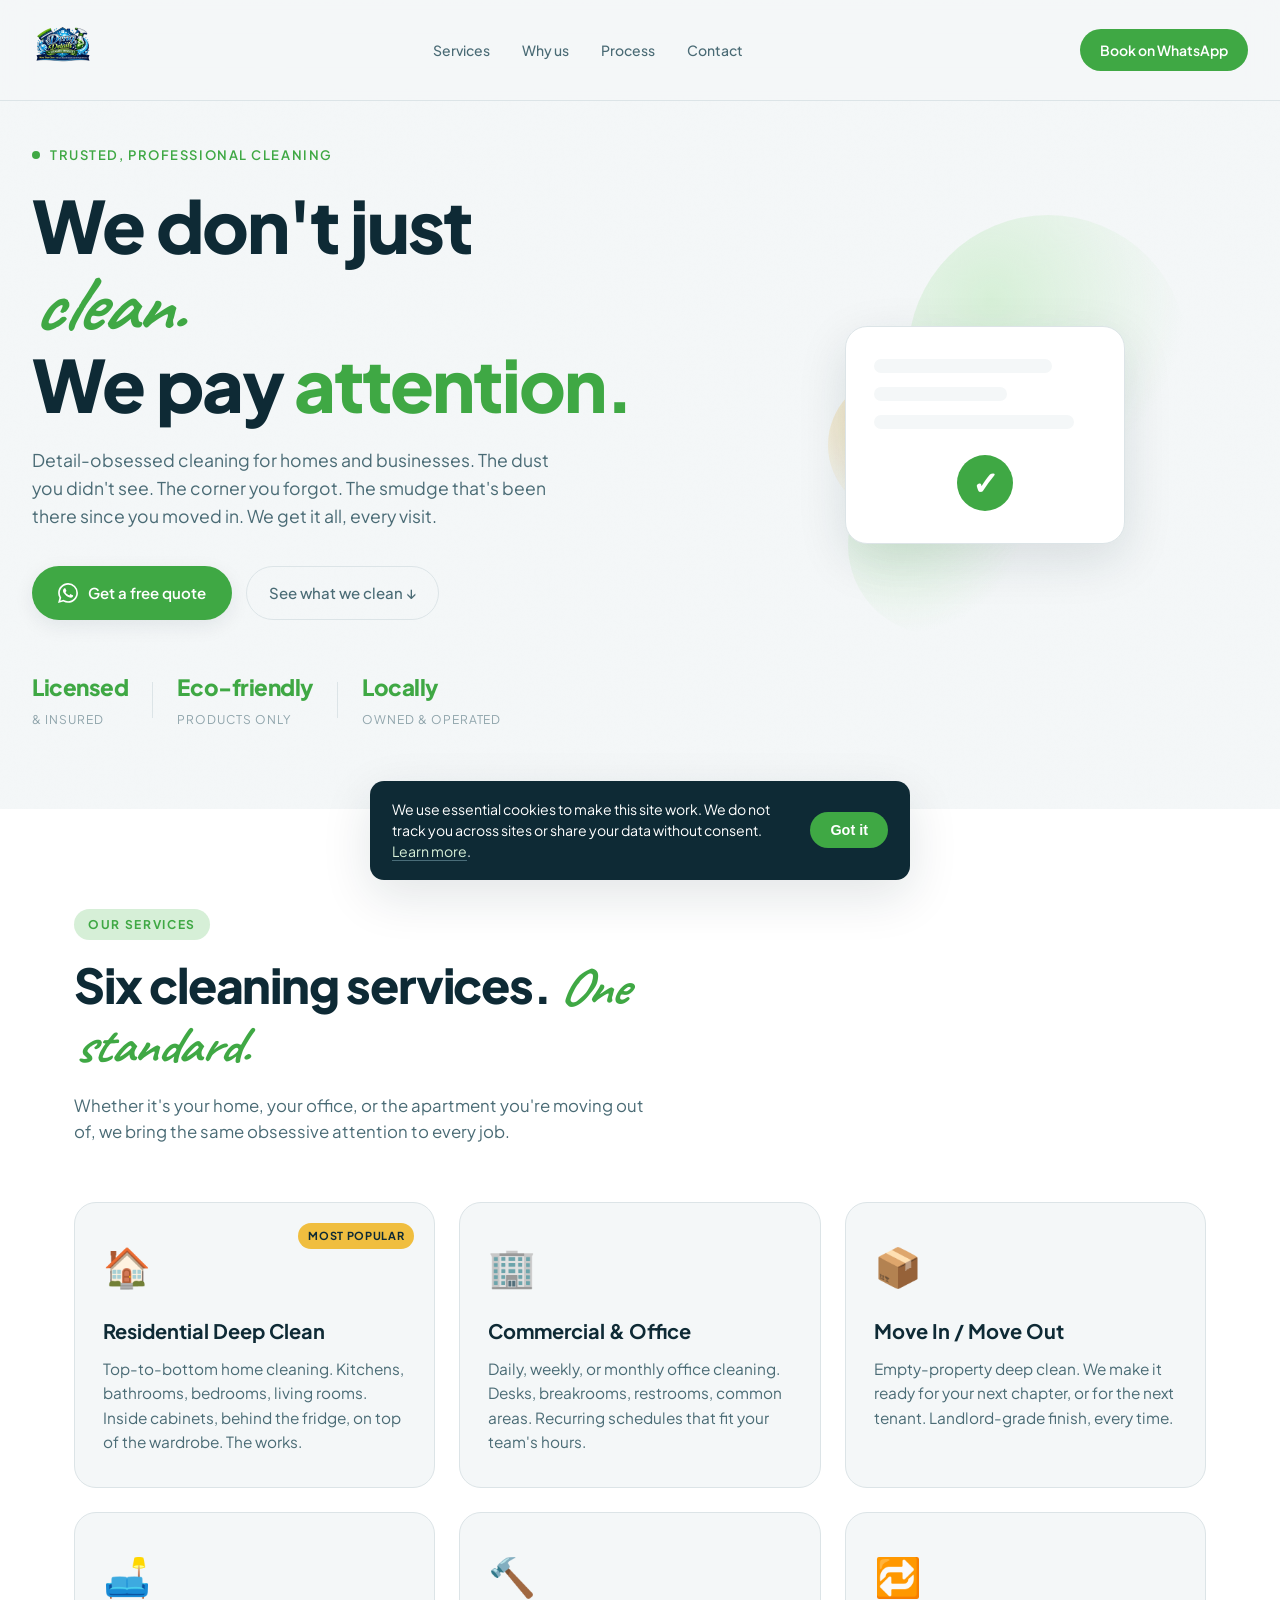
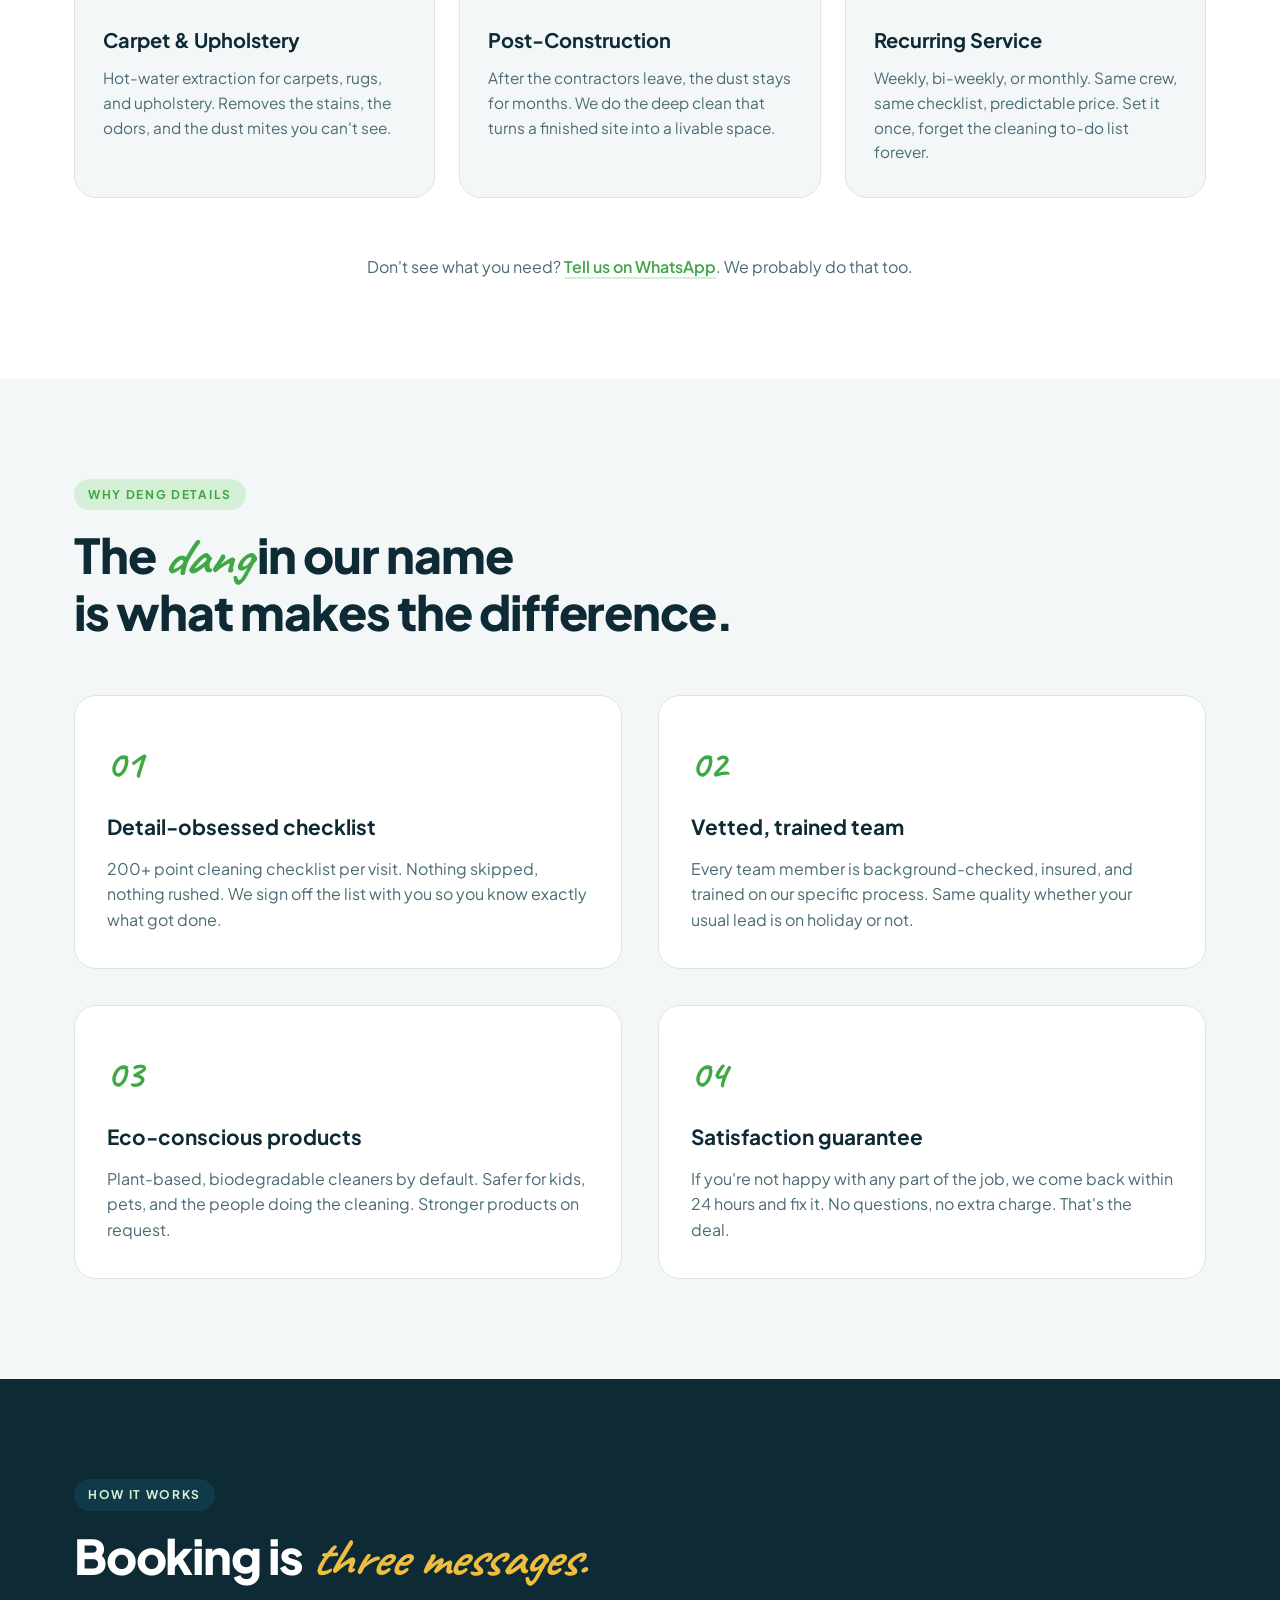
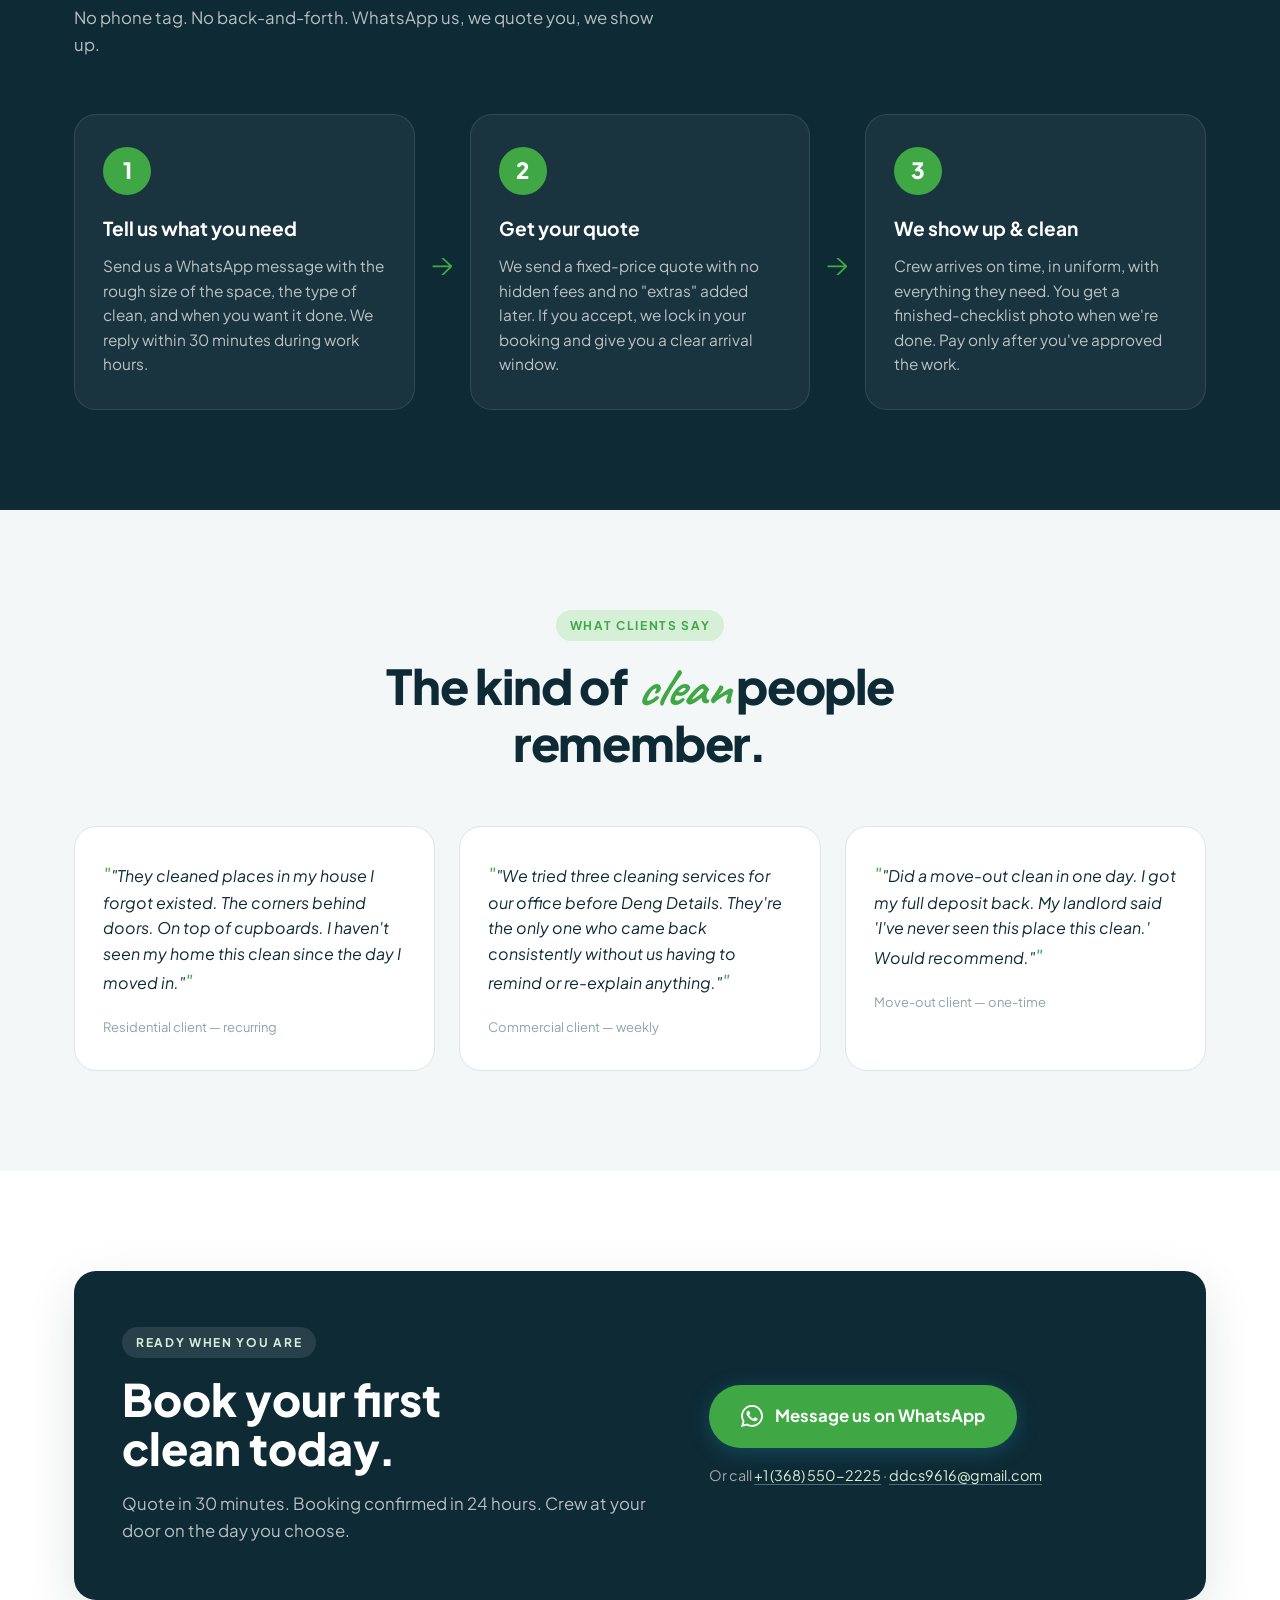
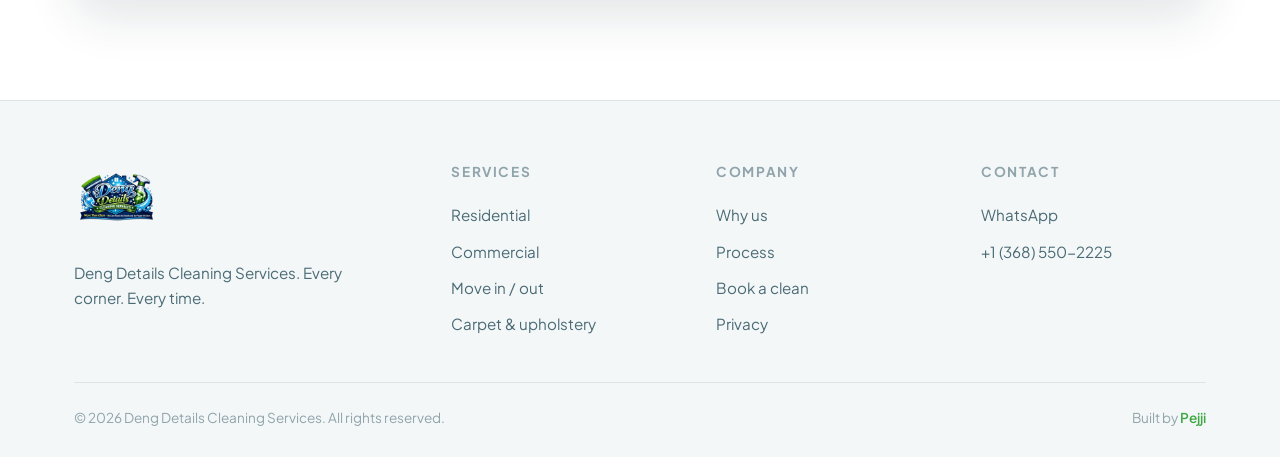
==== commit dc54b8a8: "Wire Deng's real contact details from flyer + align trust signals - Phone: +1 (368) 550-2225 replace" ====
--- a/index.html
+++ b/index.html
@@ -41,7 +41,7 @@
             <a href="#process">Process</a>
             <a href="#contact">Contact</a>
         </div>
-        <a href="https://wa.me/14035550123?text=Hi%20Deng%20Details!%20I%27d%20like%20to%20book%20a%20cleaning." class="nav-cta" target="_blank" rel="noopener">Book on WhatsApp</a>
+        <a href="https://wa.me/13685502225?text=Hi%20Deng%20Details!%20I%27d%20like%20to%20book%20a%20cleaning." class="nav-cta" target="_blank" rel="noopener">Book on WhatsApp</a>
         <button class="nav-toggle" id="nav-toggle" aria-label="Menu"><span></span><span></span></button>
     </nav>
 
@@ -51,7 +51,7 @@
         <a href="#why">Why us</a>
         <a href="#process">Process</a>
         <a href="#contact">Contact</a>
-        <a href="https://wa.me/14035550123?text=Hi%20Deng%20Details!%20I%27d%20like%20to%20book%20a%20cleaning." target="_blank" rel="noopener" class="mob-cta">Book on WhatsApp &rarr;</a>
+        <a href="https://wa.me/13685502225?text=Hi%20Deng%20Details!%20I%27d%20like%20to%20book%20a%20cleaning." target="_blank" rel="noopener" class="mob-cta">Book on WhatsApp &rarr;</a>
     </div>
 
     <!-- Hero -->
@@ -71,7 +71,7 @@
             <p class="hero-p">Detail-obsessed cleaning for homes and businesses. The dust you didn't see. The corner you forgot. The smudge that's been there since you moved in. We get it all, every visit.</p>
 
             <div class="hero-ctas">
-                <a href="https://wa.me/14035550123?text=Hi%20Deng%20Details!%20I%27d%20like%20a%20quote%20for%20cleaning." class="btn-wa" target="_blank" rel="noopener">
+                <a href="https://wa.me/13685502225?text=Hi%20Deng%20Details!%20I%27d%20like%20a%20quote%20for%20cleaning." class="btn-wa" target="_blank" rel="noopener">
                     <svg viewBox="0 0 24 24" width="20" height="20" fill="currentColor"><path d="M17.472 14.382c-.297-.149-1.758-.867-2.03-.967-.273-.099-.471-.148-.67.15-.197.297-.767.966-.94 1.164-.173.199-.347.223-.644.075-.297-.15-1.255-.463-2.39-1.475-.883-.788-1.48-1.761-1.653-2.059-.173-.297-.018-.458.13-.606.134-.133.298-.347.446-.52.149-.174.198-.298.298-.497.099-.198.05-.371-.025-.52-.075-.149-.669-1.612-.916-2.207-.242-.579-.487-.5-.669-.51-.173-.008-.371-.01-.57-.01-.198 0-.52.074-.792.372-.272.297-1.04 1.016-1.04 2.479 0 1.462 1.065 2.875 1.213 3.074.149.198 2.096 3.2 5.077 4.487.709.306 1.262.489 1.694.625.712.227 1.36.195 1.871.118.571-.085 1.758-.719 2.006-1.413.248-.694.248-1.289.173-1.413-.074-.124-.272-.198-.57-.347m-5.421 7.403h-.004a9.87 9.87 0 01-5.031-1.378l-.361-.214-3.741.982.998-3.648-.235-.374a9.86 9.86 0 01-1.51-5.26c.001-5.45 4.436-9.884 9.888-9.884 2.64 0 5.122 1.03 6.988 2.898a9.825 9.825 0 012.893 6.994c-.003 5.45-4.437 9.884-9.885 9.884m8.413-18.297A11.815 11.815 0 0012.05 0C5.495 0 .16 5.335.157 11.892c0 2.096.547 4.142 1.588 5.945L.057 24l6.305-1.654a11.882 11.882 0 005.683 1.448h.005c6.554 0 11.89-5.335 11.893-11.893a11.821 11.821 0 00-3.48-8.413z"/></svg>
                     Get a free quote
                 </a>
@@ -80,18 +80,18 @@
 
             <div class="hero-trust">
                 <div class="trust-item">
-                    <strong>Same-day</strong>
-                    <span>quote response</span>
+                    <strong>Licensed</strong>
+                    <span>&amp; insured</span>
                 </div>
                 <div class="trust-divider"></div>
                 <div class="trust-item">
-                    <strong>Pro crew</strong>
-                    <span>uniformed &amp; on-time</span>
+                    <strong>Eco-friendly</strong>
+                    <span>products only</span>
                 </div>
                 <div class="trust-divider"></div>
                 <div class="trust-item">
-                    <strong>Pay after</strong>
-                    <span>you approve work</span>
+                    <strong>Locally</strong>
+                    <span>owned &amp; operated</span>
                 </div>
             </div>
         </div>
@@ -158,7 +158,7 @@
             </div>
 
             <div class="services-cta">
-                <p>Don't see what you need? <a href="https://wa.me/14035550123?text=Hi%20Deng%20Details!%20I%20need%20a%20custom%20cleaning%20quote." target="_blank" rel="noopener">Tell us on WhatsApp</a>. We probably do that too.</p>
+                <p>Don't see what you need? <a href="https://wa.me/13685502225?text=Hi%20Deng%20Details!%20I%20need%20a%20custom%20cleaning%20quote." target="_blank" rel="noopener">Tell us on WhatsApp</a>. We probably do that too.</p>
             </div>
         </div>
     </section>
@@ -275,11 +275,11 @@
                 </div>
 
                 <div class="contact-right">
-                    <a href="https://wa.me/14035550123?text=Hi%20Deng%20Details!%20I%27d%20like%20to%20book%20a%20cleaning." class="big-cta" target="_blank" rel="noopener">
+                    <a href="https://wa.me/13685502225?text=Hi%20Deng%20Details!%20I%27d%20like%20to%20book%20a%20cleaning." class="big-cta" target="_blank" rel="noopener">
                         <svg viewBox="0 0 24 24" width="22" height="22" fill="currentColor"><path d="M17.472 14.382c-.297-.149-1.758-.867-2.03-.967-.273-.099-.471-.148-.67.15-.197.297-.767.966-.94 1.164-.173.199-.347.223-.644.075-.297-.15-1.255-.463-2.39-1.475-.883-.788-1.48-1.761-1.653-2.059-.173-.297-.018-.458.13-.606.134-.133.298-.347.446-.52.149-.174.198-.298.298-.497.099-.198.05-.371-.025-.52-.075-.149-.669-1.612-.916-2.207-.242-.579-.487-.5-.669-.51-.173-.008-.371-.01-.57-.01-.198 0-.52.074-.792.372-.272.297-1.04 1.016-1.04 2.479 0 1.462 1.065 2.875 1.213 3.074.149.198 2.096 3.2 5.077 4.487.709.306 1.262.489 1.694.625.712.227 1.36.195 1.871.118.571-.085 1.758-.719 2.006-1.413.248-.694.248-1.289.173-1.413-.074-.124-.272-.198-.57-.347m-5.421 7.403h-.004a9.87 9.87 0 01-5.031-1.378l-.361-.214-3.741.982.998-3.648-.235-.374a9.86 9.86 0 01-1.51-5.26c.001-5.45 4.436-9.884 9.888-9.884 2.64 0 5.122 1.03 6.988 2.898a9.825 9.825 0 012.893 6.994c-.003 5.45-4.437 9.884-9.885 9.884m8.413-18.297A11.815 11.815 0 0012.05 0C5.495 0 .16 5.335.157 11.892c0 2.096.547 4.142 1.588 5.945L.057 24l6.305-1.654a11.882 11.882 0 005.683 1.448h.005c6.554 0 11.89-5.335 11.893-11.893a11.821 11.821 0 00-3.48-8.413z"/></svg>
                         Message us on WhatsApp
                     </a>
-                    <p class="contact-alt">Or call <a href="tel:+14035550123">+1 (403) 555-0123</a></p>
+                    <p class="contact-alt">Or call <a href="tel:+13685502225">+1 (368) 550-2225</a> &middot; <a href="mailto:ddcs9616@gmail.com">ddcs9616@gmail.com</a></p>
                 </div>
             </div>
         </div>
@@ -314,8 +314,8 @@
 
                 <div class="footer-col">
                     <h4>Contact</h4>
-                    <a href="https://wa.me/14035550123" target="_blank" rel="noopener">WhatsApp</a>
-                    <a href="tel:+14035550123">+1 (403) 555-0123</a>
+                    <a href="https://wa.me/13685502225" target="_blank" rel="noopener">WhatsApp</a>
+                    <a href="tel:+13685502225">+1 (368) 550-2225</a>
                 </div>
             </div>
 
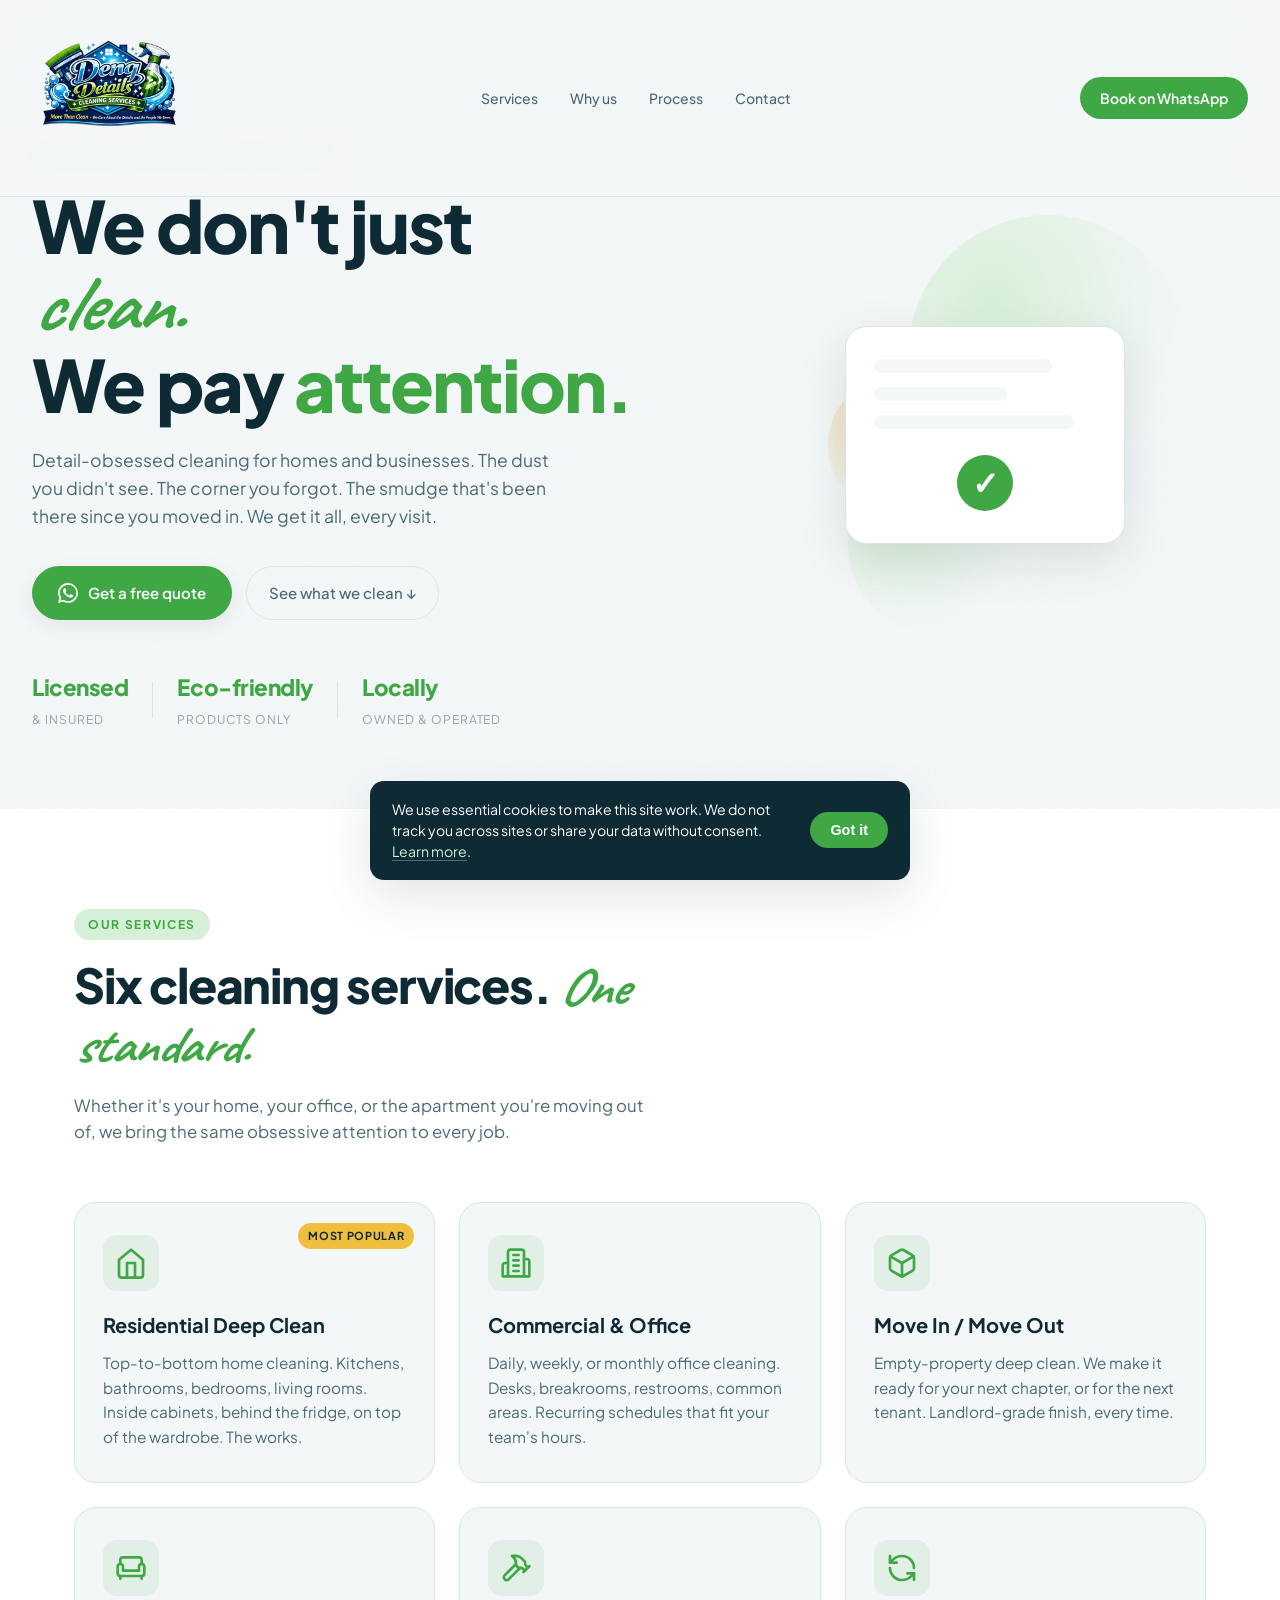
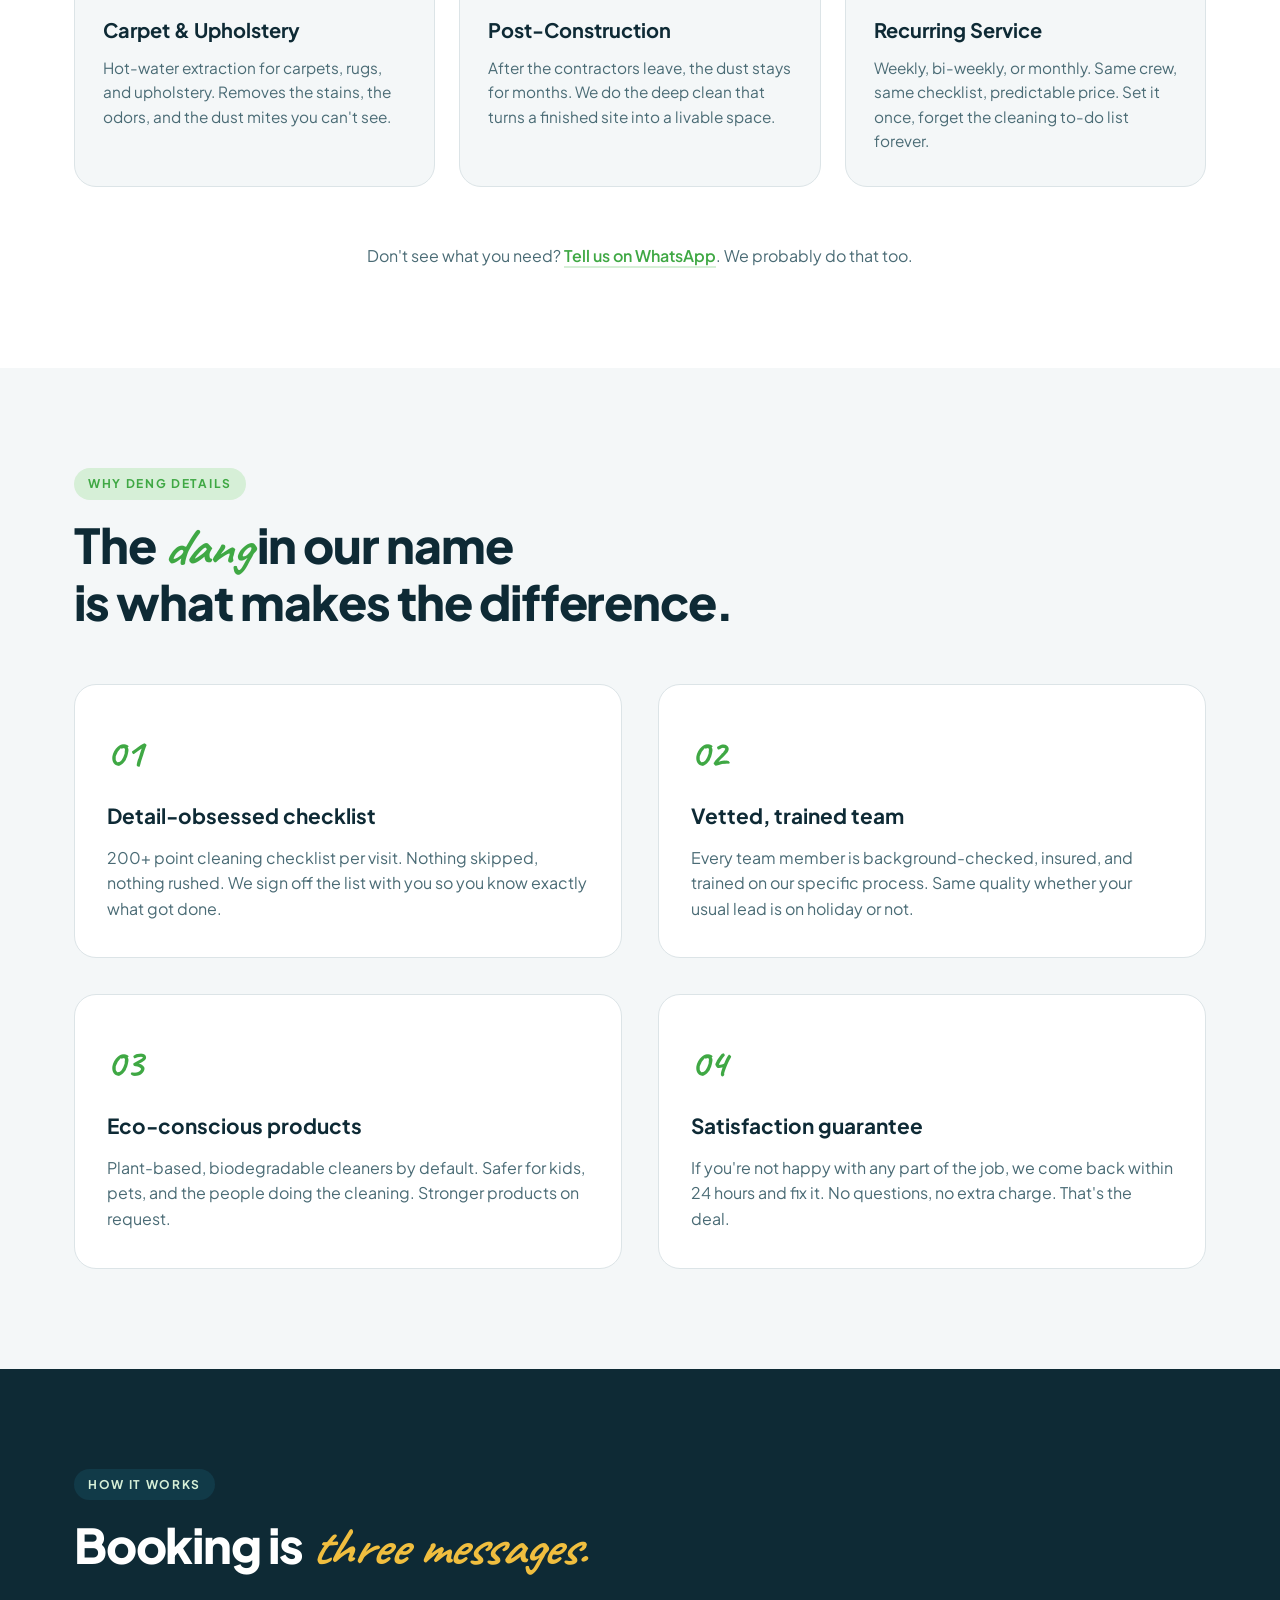
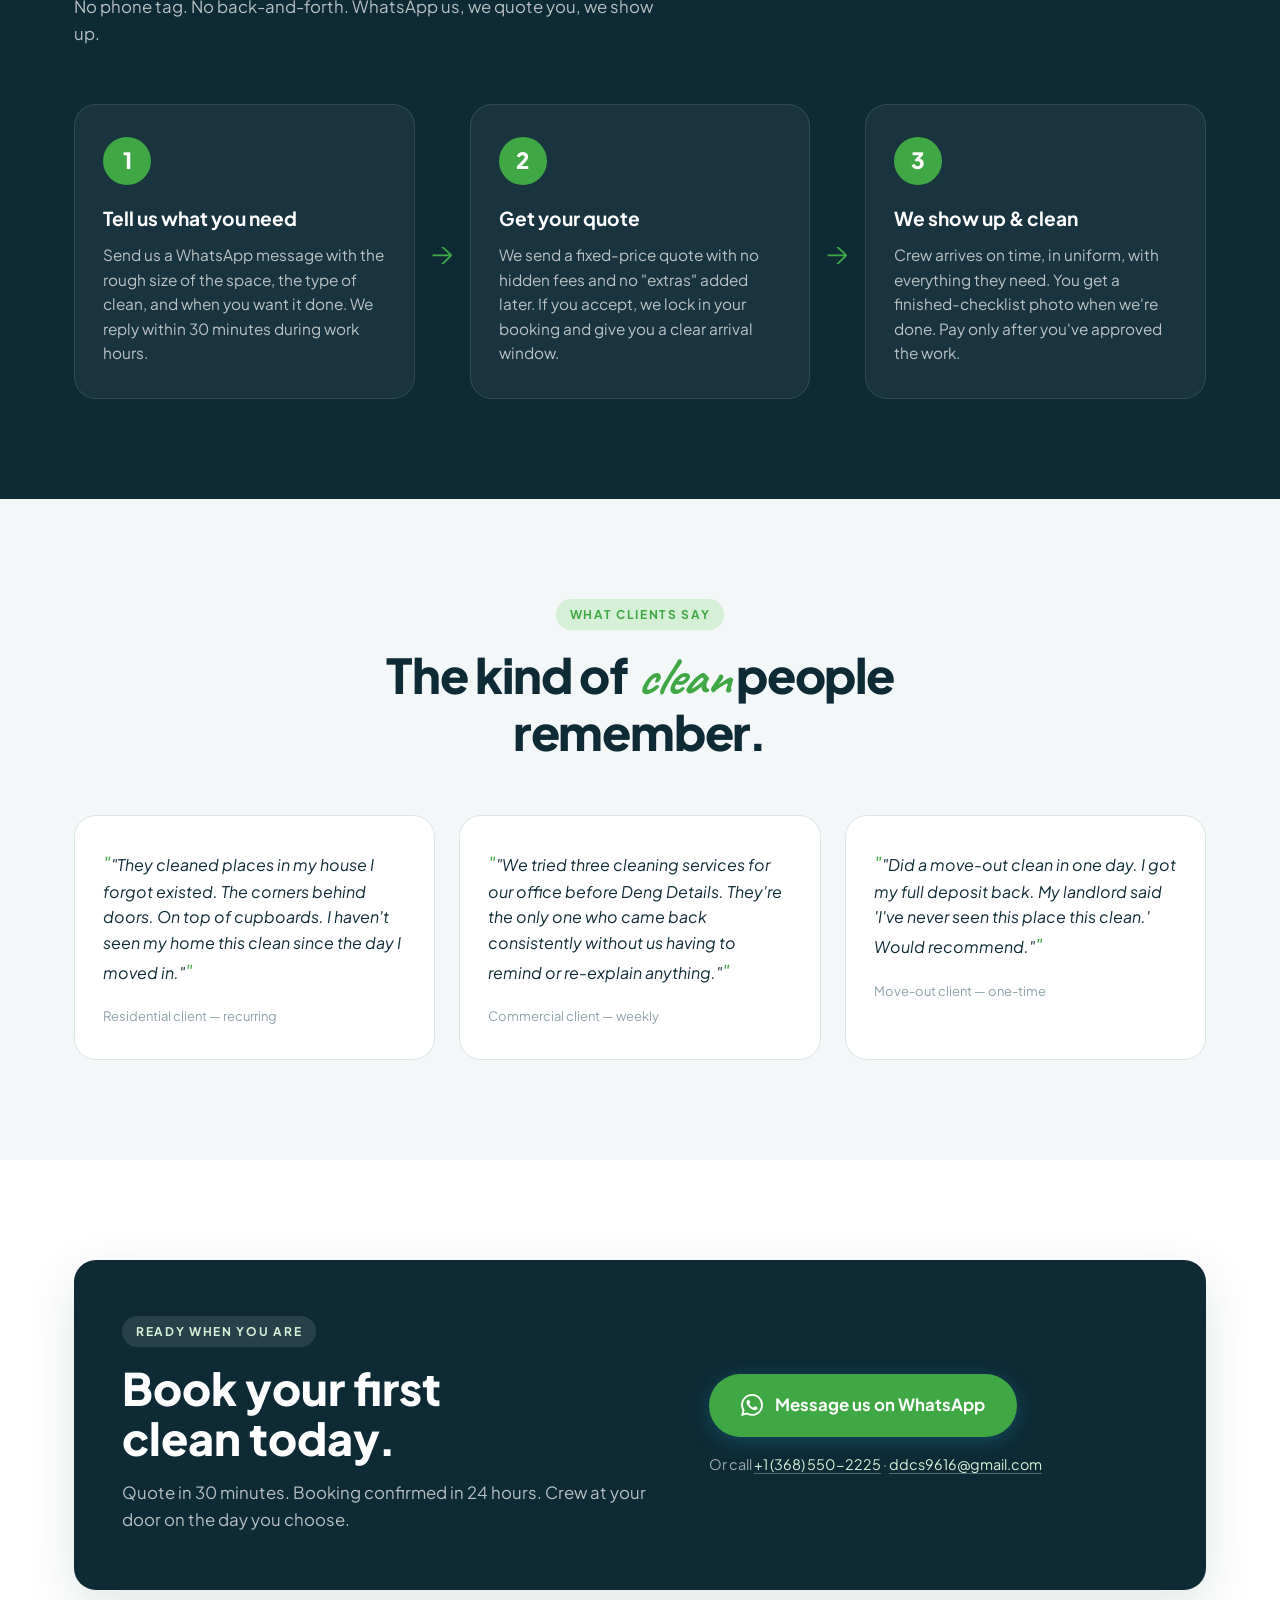
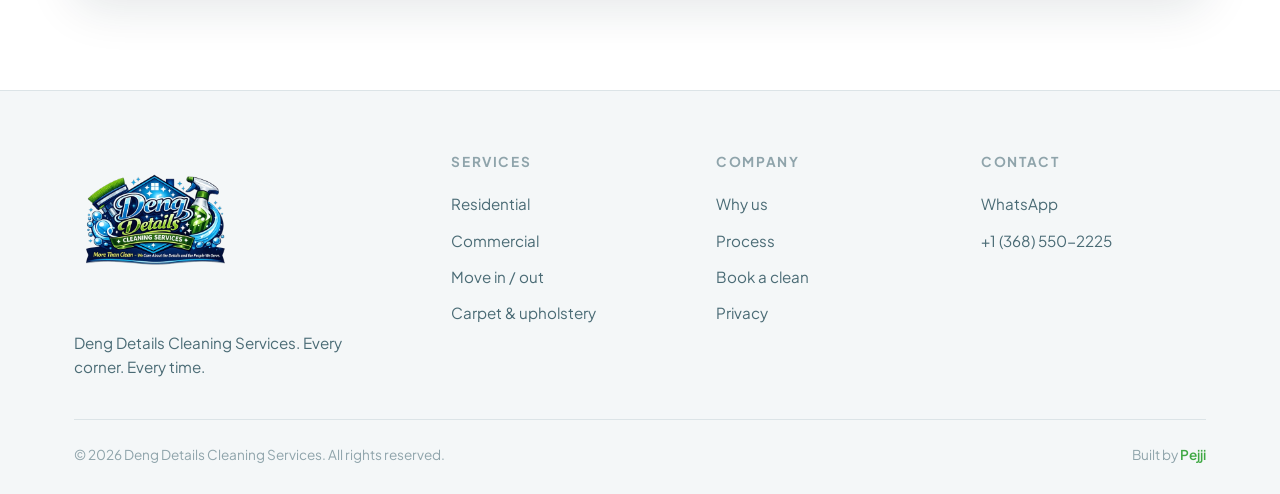
==== commit 42d0d02b: "Replace emoji service icons with inline SVG + bump logo again - 6 service-card emojis (🏠🏢📦🛋️🔨🔁) repl" ====
--- a/index.html
+++ b/index.html
@@ -120,38 +120,50 @@
 
             <div class="services-grid">
                 <article class="service-card">
-                    <div class="service-icon">🏠</div>
+                    <div class="service-icon" aria-hidden="true">
+                        <svg viewBox="0 0 24 24"><path d="M3 9.5L12 2l9 7.5V21a2 2 0 0 1-2 2H5a2 2 0 0 1-2-2V9.5z"/><path d="M9 22V12h6v10"/></svg>
+                    </div>
                     <h3>Residential Deep Clean</h3>
                     <p>Top-to-bottom home cleaning. Kitchens, bathrooms, bedrooms, living rooms. Inside cabinets, behind the fridge, on top of the wardrobe. The works.</p>
                     <span class="service-tag">Most popular</span>
                 </article>
 
                 <article class="service-card">
-                    <div class="service-icon">🏢</div>
+                    <div class="service-icon" aria-hidden="true">
+                        <svg viewBox="0 0 24 24"><path d="M6 22V4a2 2 0 0 1 2-2h8a2 2 0 0 1 2 2v18Z"/><path d="M6 12H4a2 2 0 0 0-2 2v8h4"/><path d="M18 9h2a2 2 0 0 1 2 2v11h-4"/><path d="M10 6h4M10 10h4M10 14h4M10 18h4"/></svg>
+                    </div>
                     <h3>Commercial &amp; Office</h3>
                     <p>Daily, weekly, or monthly office cleaning. Desks, breakrooms, restrooms, common areas. Recurring schedules that fit your team's hours.</p>
                 </article>
 
                 <article class="service-card">
-                    <div class="service-icon">📦</div>
+                    <div class="service-icon" aria-hidden="true">
+                        <svg viewBox="0 0 24 24"><path d="M21 8a2 2 0 0 0-1-1.73l-7-4a2 2 0 0 0-2 0l-7 4A2 2 0 0 0 3 8v8a2 2 0 0 0 1 1.73l7 4a2 2 0 0 0 2 0l7-4A2 2 0 0 0 21 16Z"/><polyline points="3.27 6.96 12 12.01 20.73 6.96"/><line x1="12" y1="22.08" x2="12" y2="12"/></svg>
+                    </div>
                     <h3>Move In / Move Out</h3>
                     <p>Empty-property deep clean. We make it ready for your next chapter, or for the next tenant. Landlord-grade finish, every time.</p>
                 </article>
 
                 <article class="service-card">
-                    <div class="service-icon">🛋️</div>
+                    <div class="service-icon" aria-hidden="true">
+                        <svg viewBox="0 0 24 24"><path d="M20 9V6a2 2 0 0 0-2-2H6a2 2 0 0 0-2 2v3"/><path d="M2 11a2 2 0 0 1 2-2 2 2 0 0 1 2 2v3h12v-3a2 2 0 0 1 2-2 2 2 0 0 1 2 2v5a2 2 0 0 1-2 2H4a2 2 0 0 1-2-2Z"/><line x1="4" y1="18" x2="4" y2="20"/><line x1="20" y1="18" x2="20" y2="20"/></svg>
+                    </div>
                     <h3>Carpet &amp; Upholstery</h3>
                     <p>Hot-water extraction for carpets, rugs, and upholstery. Removes the stains, the odors, and the dust mites you can't see.</p>
                 </article>
 
                 <article class="service-card">
-                    <div class="service-icon">🔨</div>
+                    <div class="service-icon" aria-hidden="true">
+                        <svg viewBox="0 0 24 24"><path d="M15 12l-8.5 8.5a2.121 2.121 0 1 1-3-3L12 9"/><path d="M17.64 15L22 10.64"/><path d="M20.91 11.7l-1.25-1.25c-.6-.6-.93-1.4-.93-2.25v-.86L16.01 4.6a5.56 5.56 0 0 0-3.94-1.64H9l.92.82A6.18 6.18 0 0 1 12 8.4v1.56l2 2h2.47l2.26 1.91"/></svg>
+                    </div>
                     <h3>Post-Construction</h3>
                     <p>After the contractors leave, the dust stays for months. We do the deep clean that turns a finished site into a livable space.</p>
                 </article>
 
                 <article class="service-card">
-                    <div class="service-icon">🔁</div>
+                    <div class="service-icon" aria-hidden="true">
+                        <svg viewBox="0 0 24 24"><path d="M21 12a9 9 0 0 0-9-9 9.75 9.75 0 0 0-6.74 2.74L3 8"/><path d="M3 3v5h5"/><path d="M3 12a9 9 0 0 0 9 9 9.75 9.75 0 0 0 6.74-2.74L21 16"/><path d="M16 16h5v5"/></svg>
+                    </div>
                     <h3>Recurring Service</h3>
                     <p>Weekly, bi-weekly, or monthly. Same crew, same checklist, predictable price. Set it once, forget the cleaning to-do list forever.</p>
                 </article>
--- a/styles.css
+++ b/styles.css
@@ -62,14 +62,14 @@
     font-family: 'Caveat', cursive; font-size: 28px; letter-spacing: -0.01em;
 }
 .logo-img {
-    height: 64px; width: auto; display: block;
+    height: 160px; width: auto; display: block;
     transition: transform 0.2s ease;
 }
 .logo-img:hover { transform: scale(1.05); }
-.footer-brand .logo-img { height: 88px; }
+.footer-brand .logo-img { height: 168px; }
 @media (max-width: 768px) {
-    .logo-img { height: 48px; }
-    .footer-brand .logo-img { height: 68px; }
+    .logo-img { height: 140px; }
+    .footer-brand .logo-img { height: 140px; }
 }
 
 .nav-center {
@@ -248,7 +248,13 @@
     border-color: var(--teal);
 }
 
-.service-icon { font-size: 2.4rem; margin-bottom: 18px; }
+.service-icon {
+    width: 56px; height: 56px; margin-bottom: 18px;
+    display: flex; align-items: center; justify-content: center;
+    background: rgba(63, 168, 68, 0.10); color: var(--teal);
+    border-radius: 14px;
+}
+.service-icon svg { width: 32px; height: 32px; stroke: currentColor; fill: none; stroke-width: 2; stroke-linecap: round; stroke-linejoin: round; }
 .service-card h3 { font-size: 1.25rem; font-weight: 700; margin-bottom: 10px; }
 .service-card p { color: var(--ink-soft); font-size: 0.96rem; }
 .service-tag {
@@ -462,7 +468,7 @@
 }
 
 @media (max-width: 768px) {
-    .nav { padding: 14px 22px; }
+    .nav { padding: 10px 22px; }
     .nav-center, .nav-cta { display: none; }
     .nav-toggle { display: flex; }
     .mob-menu.active { display: flex; }
